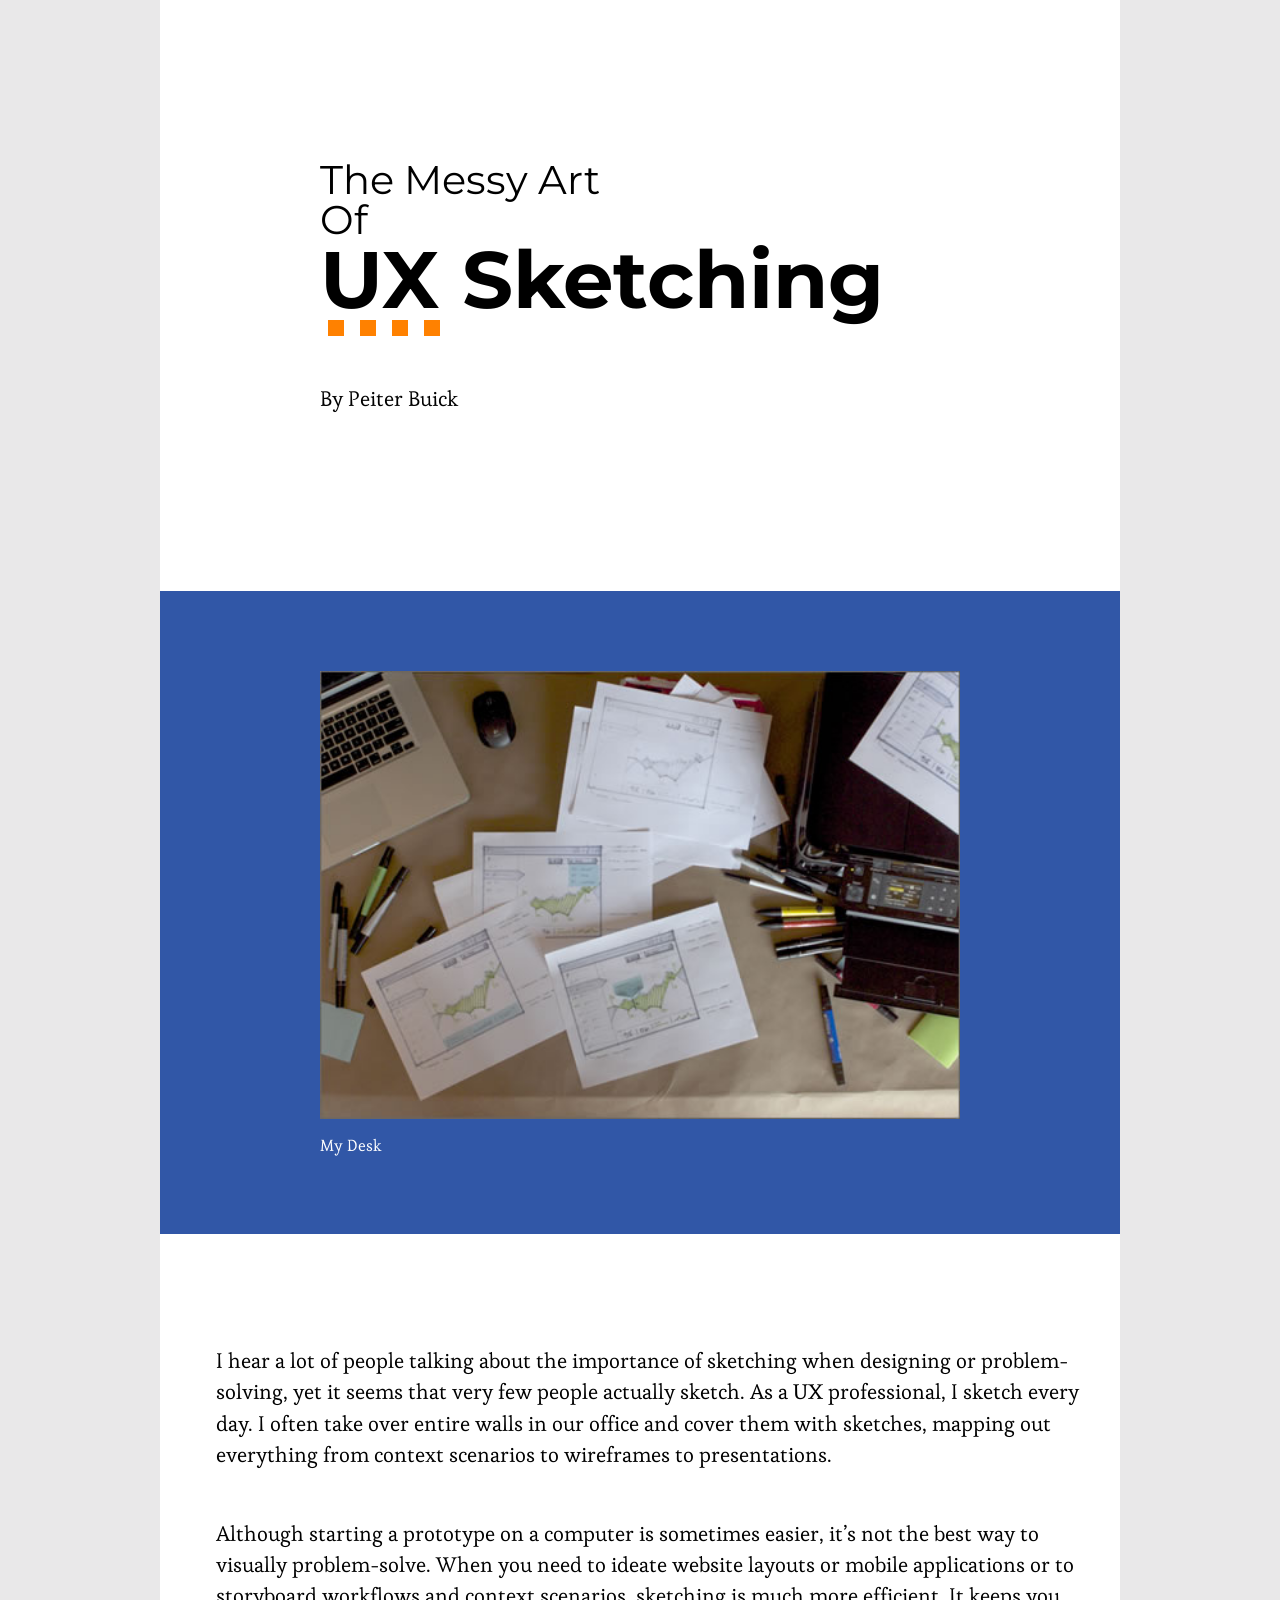
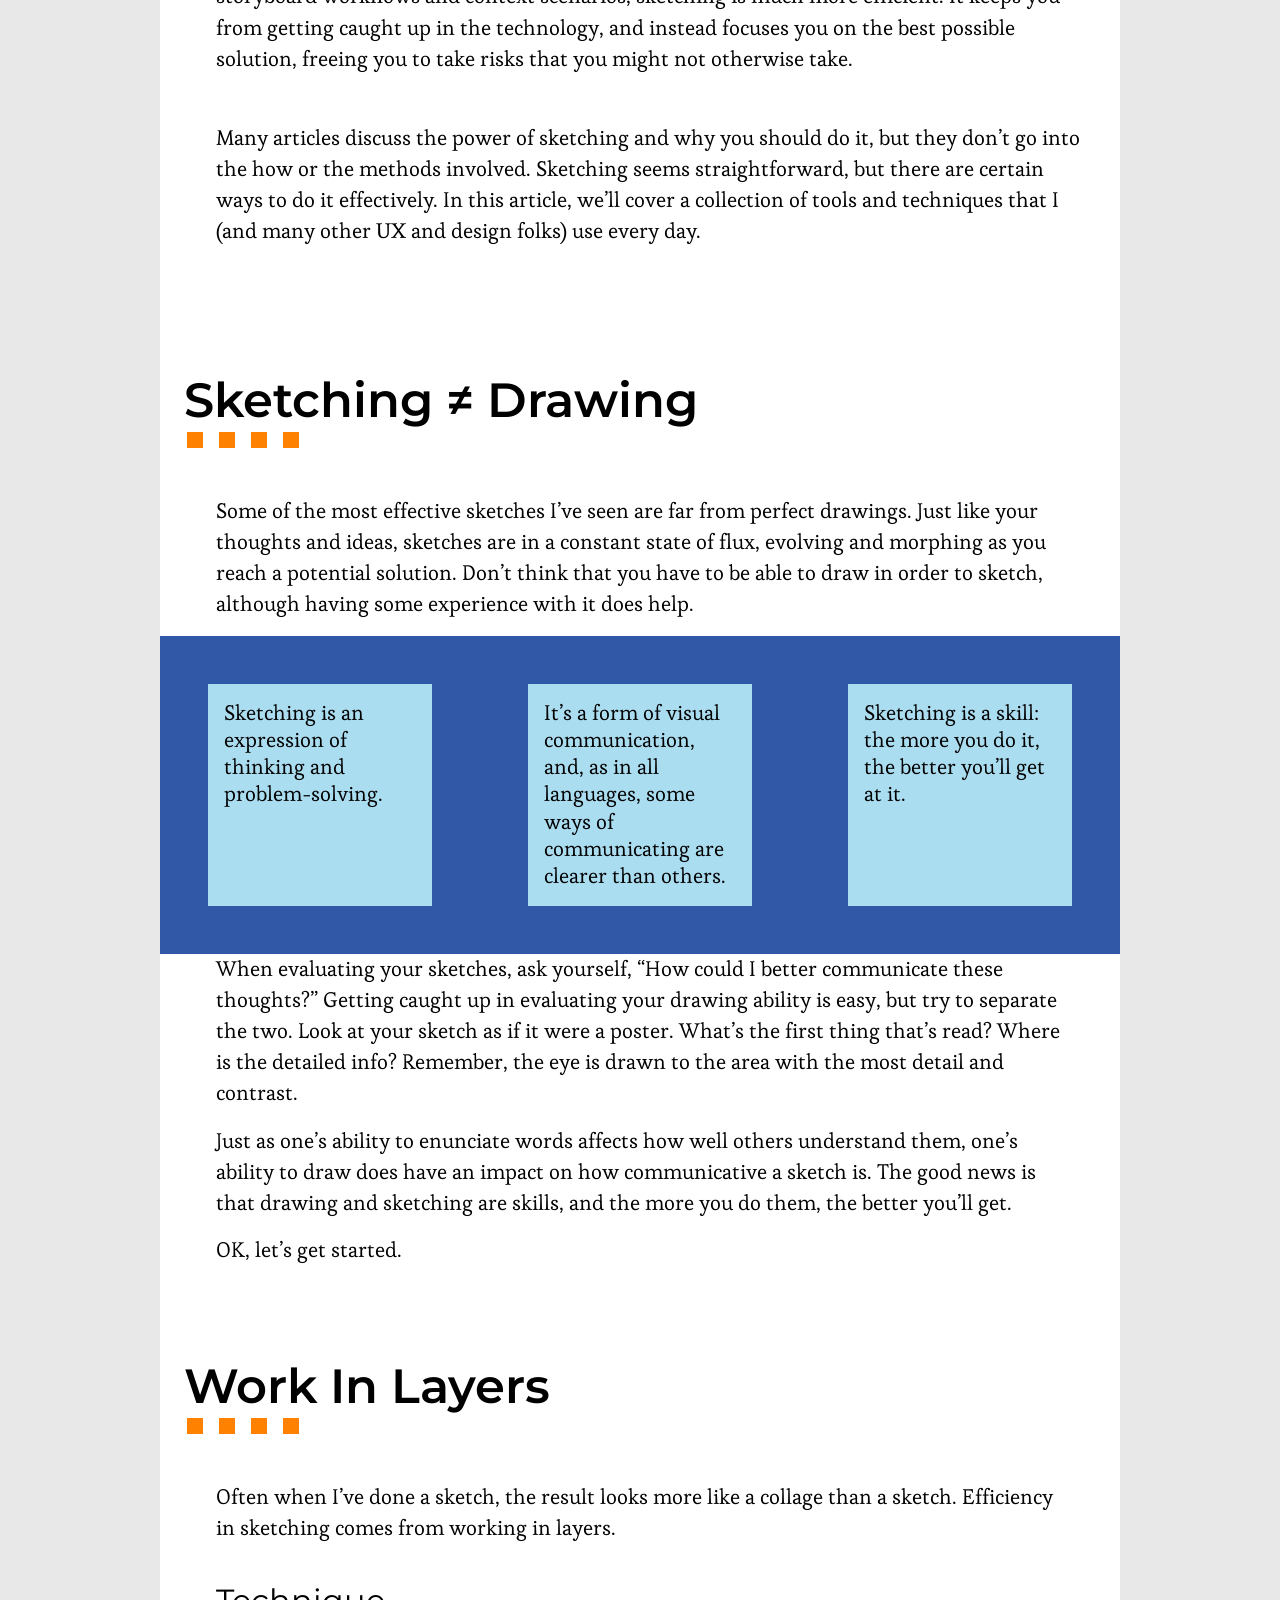
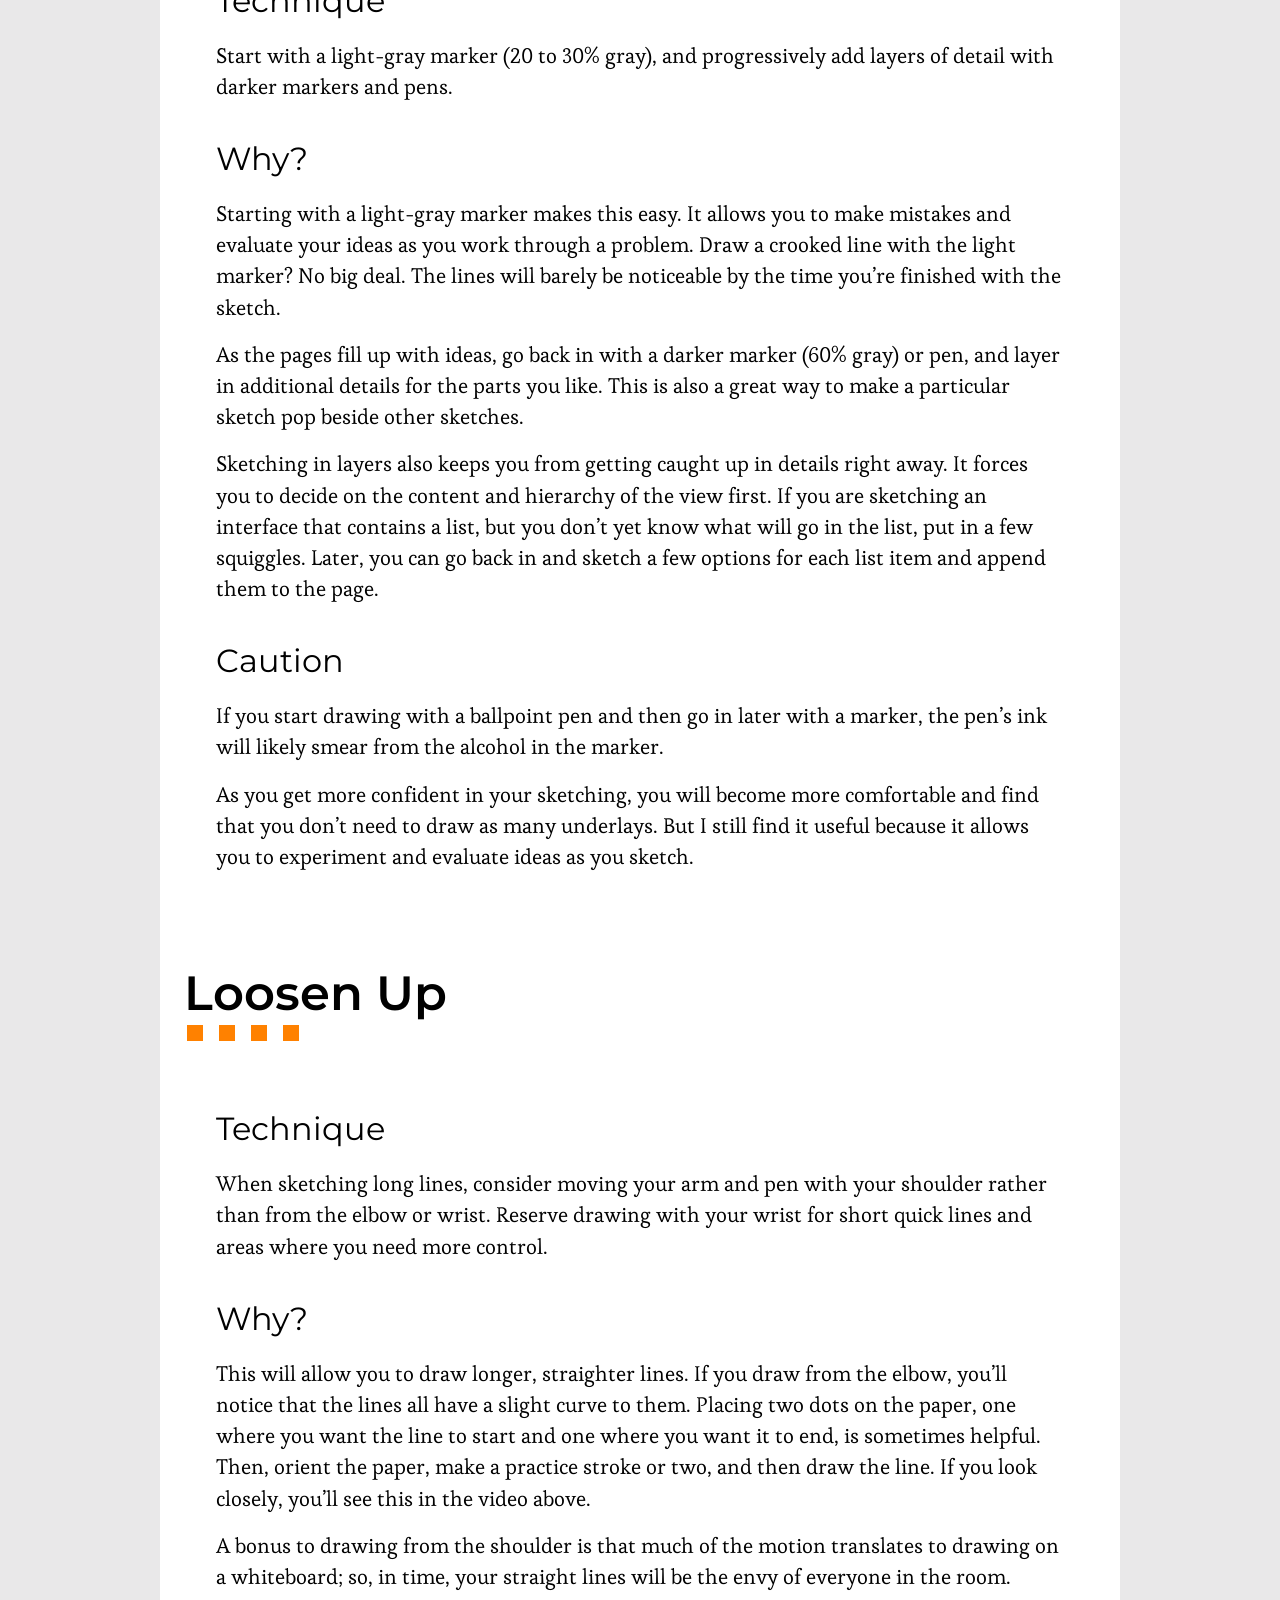
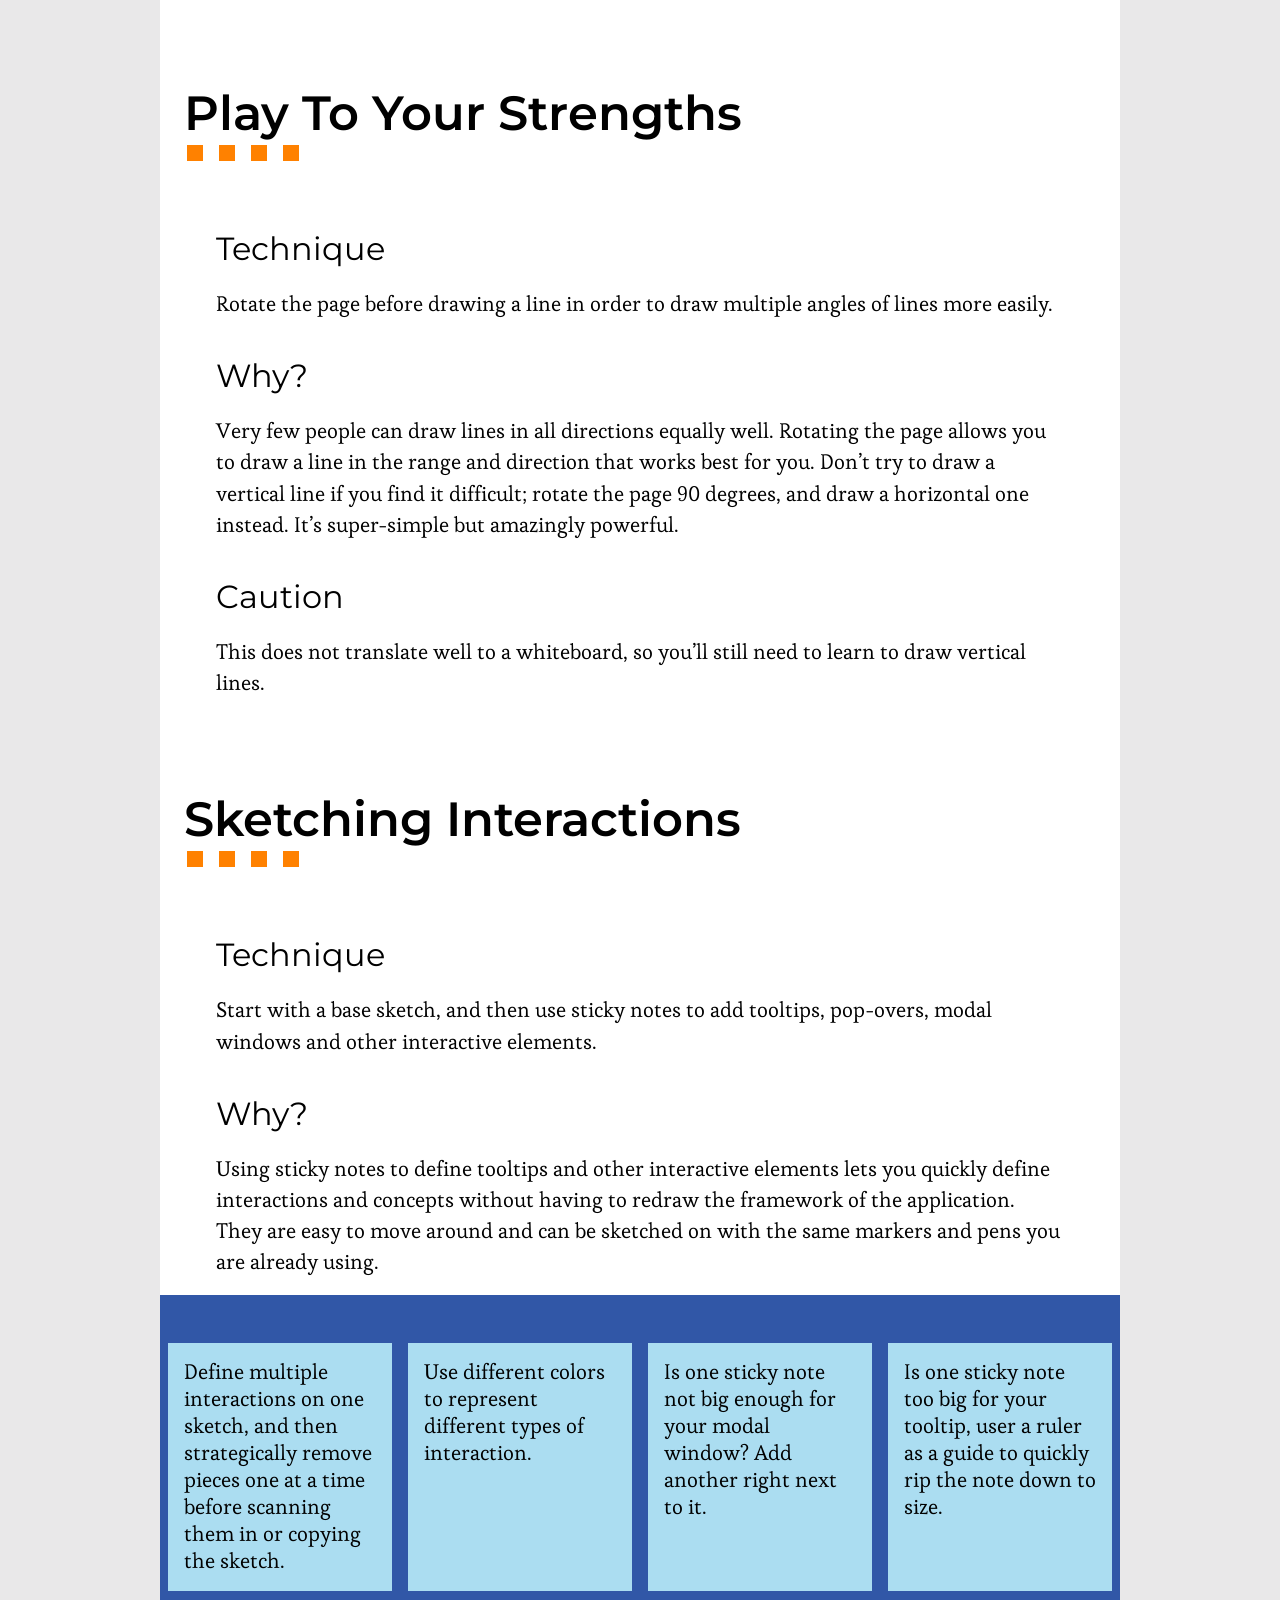
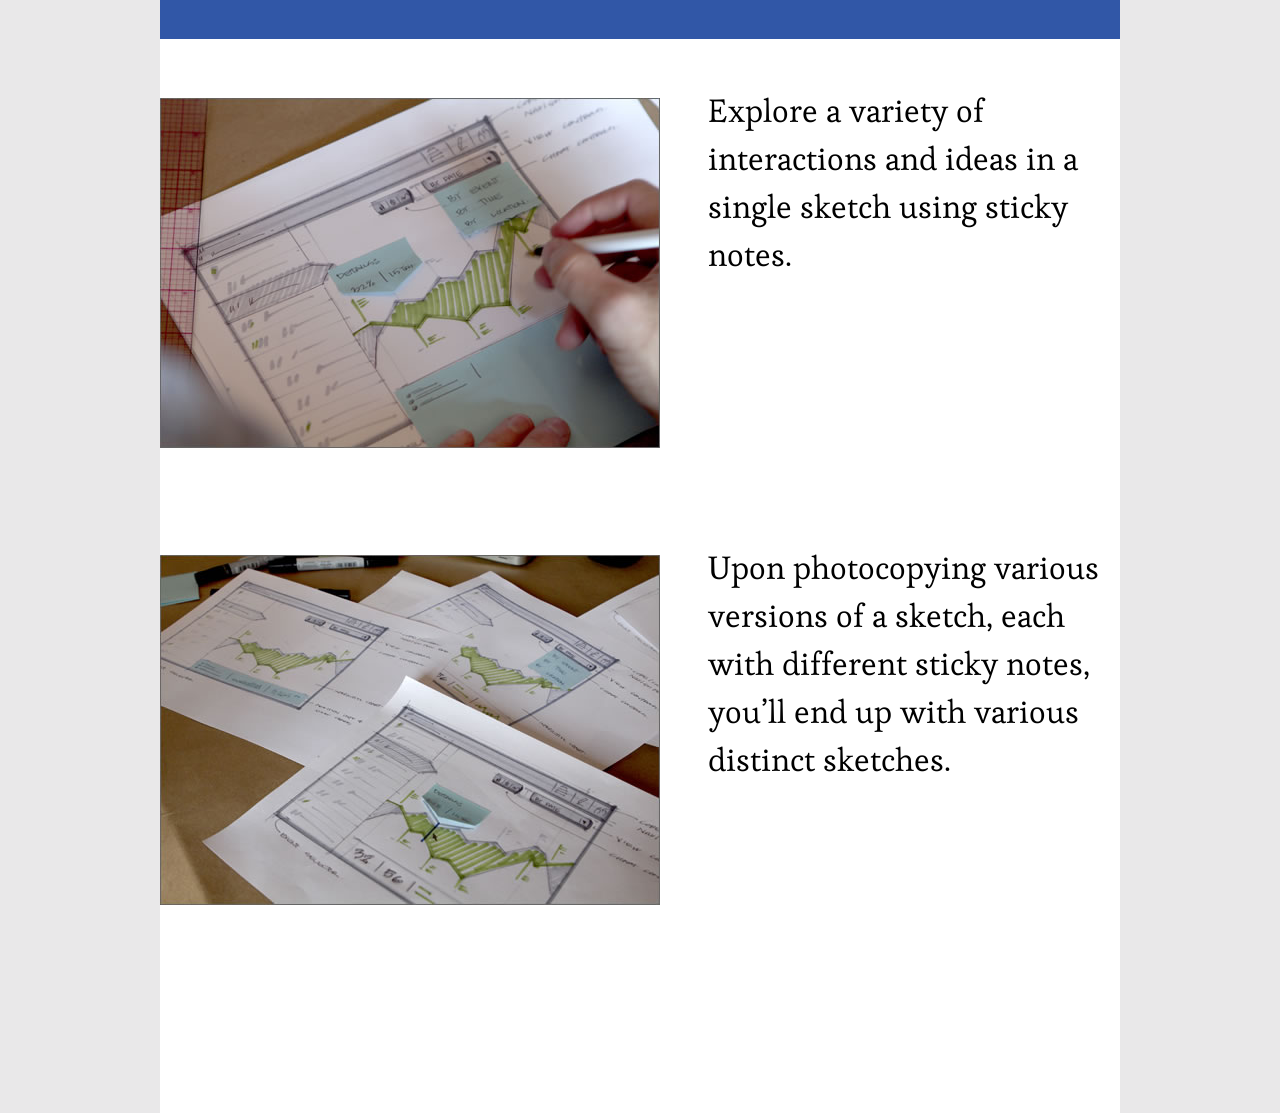
==== contrast-dwozny2/index.html @ 86c2230b "repition" ====
<!DOCTYPE html>
<html lang="en">
  <head>
    <meta charset="utf-8" />
    <meta http-equiv="x-ua-compatible" content="ie=edge" />
    <title>The Messy Art Of UX Sketching</title>
    <meta name="description" content="" />
    <meta name="viewport" content="width=device-width, initial-scale=1" />

    <link rel="stylesheet" href="css/reset.css" />
    <link rel="stylesheet" href="css/style.css" />
    <link
      href="https://fonts.googleapis.com/css?family=Esteban|Lora|Montserrat:300,400,700&display=swap"
      rel="stylesheet"
    />

    <!-- chose sans serif montserat to contrast with body lora. H1's are a heavier font than body to add heiarchy. chose Lora becuase the top is about sketching, something casual but also kinda fun. i feel lora kinda reflects the 'fun' part.  -->
  </head>
  <body>
    <article class="main-area">
      <header>
        <h1>
          The Messy Art <br />Of<br />
          <span>UX Sketching</span>
        </h1>
        <ul class="dots">
          <li></li>
          <li></li>
          <li></li>
          <li></li>
        </ul>

        <p>By Peiter Buick</p>
      </header>

      <div class="background-fill">
      <figure class="pic1">
        
        <img src="img/7.jpg" alt="My Desk" />
        <figcaption>My Desk</figcaption>
      </figure>
      </div>

      <article class="intro">
        
          <p>
            I hear a lot of people talking about the importance of sketching
            when designing or problem-solving, yet it seems that very few people
            actually sketch. As a UX professional, I sketch every day. I often
            take over entire walls in our office and cover them with sketches,
            mapping out everything from context scenarios to wireframes to
            presentations.
          </p>

          <p>
            Although starting a prototype on a computer is sometimes easier,
            it’s not the best way to visually problem-solve. When you need to
            ideate website layouts or mobile applications or to storyboard
            workflows and context scenarios, sketching is much more efficient.
            It keeps you from getting caught up in the technology, and instead
            focuses you on the best possible solution, freeing you to take risks
            that you might not otherwise take.
          </p>

          <p>
            Many articles discuss the power of sketching and why you should do
            it, but they don’t go into the how or the methods involved.
            Sketching seems straightforward, but there are certain ways to do it
            effectively. In this article, we’ll cover a collection of tools and
            techniques that I (and many other UX and design folks) use every
            day.
          </p>
        </div>
      </article>

      <section class="section-1">
        <!-- <div class="background-fill"> -->
        <h2>Sketching ≠ Drawing</h2>
        
        <ul class="dots">
          <li></li>
          <li></li>
          <li></li>
          <li></li>
        </ul>

        <p>
          Some of the most effective sketches I’ve seen are far from perfect
          drawings. Just like your thoughts and ideas, sketches are in a
          constant state of flux, evolving and morphing as you reach a potential
          solution. Don’t think that you have to be able to draw in order to
          sketch, although having some experience with it does help.
        </p>

        <ul>
          <li>Sketching is an expression of thinking and problem-solving.</li>
          <li>
            It’s a form of visual communication, and, as in all languages, some
            ways of communicating are clearer than others.
          </li>
          <li>
            Sketching is a skill: the more you do it, the better you’ll get at
            it.
          </li>
        </ul>

        <p>
          When evaluating your sketches, ask yourself, “How could I better
          communicate these thoughts?” Getting caught up in evaluating your
          drawing ability is easy, but try to separate the two. Look at your
          sketch as if it were a poster. What’s the first thing that’s read?
          Where is the detailed info? Remember, the eye is drawn to the area
          with the most detail and contrast.
        </p>

        <p>
          Just as one’s ability to enunciate words affects how well others
          understand them, one’s ability to draw does have an impact on how
          communicative a sketch is. The good news is that drawing and sketching
          are skills, and the more you do them, the better you’ll get.
        </p>

        <p>OK, let’s get started.</p>
      </div>
      </section>

      <section>
        <h2>Work In Layers</h2>
        <ul class="dots">
          <li></li>
          <li></li>
          <li></li>
          <li></li>
        </ul>

        <p>
          Often when I’ve done a sketch, the result looks more like a collage
          than a sketch. Efficiency in sketching comes from working in layers.
        </p>

        <h3>Technique</h3>

        <p>
          Start with a light-gray marker (20 to 30% gray), and progressively add
          layers of detail with darker markers and pens.
        </p>

        <h3>Why?</h3>

        <p>
          Starting with a light-gray marker makes this easy. It allows you to
          make mistakes and evaluate your ideas as you work through a problem.
          Draw a crooked line with the light marker? No big deal. The lines will
          barely be noticeable by the time you’re finished with the sketch.
        </p>

        <p>
          As the pages fill up with ideas, go back in with a darker marker (60%
          gray) or pen, and layer in additional details for the parts you like.
          This is also a great way to make a particular sketch pop beside other
          sketches.
        </p>

        <p>
          Sketching in layers also keeps you from getting caught up in details
          right away. It forces you to decide on the content and hierarchy of
          the view first. If you are sketching an interface that contains a
          list, but you don’t yet know what will go in the list, put in a few
          squiggles. Later, you can go back in and sketch a few options for each
          list item and append them to the page.
        </p>

        <h3>Caution</h3>

        <p>
          If you start drawing with a ballpoint pen and then go in later with a
          marker, the pen’s ink will likely smear from the alcohol in the
          marker.
        </p>

        <p>
          As you get more confident in your sketching, you will become more
          comfortable and find that you don’t need to draw as many underlays.
          But I still find it useful because it allows you to experiment and
          evaluate ideas as you sketch.
        </p>
      </section>
      <section>
        <h2>Loosen Up</h2>
        <ul class="dots">
          <li></li>
          <li></li>
          <li></li>
          <li></li>
        </ul>

        <h3>Technique</h3>

        <p>
          When sketching long lines, consider moving your arm and pen with your
          shoulder rather than from the elbow or wrist. Reserve drawing with
          your wrist for short quick lines and areas where you need more
          control.
        </p>

        <h3>Why?</h3>

        <p>
          This will allow you to draw longer, straighter lines. If you draw from
          the elbow, you’ll notice that the lines all have a slight curve to
          them. Placing two dots on the paper, one where you want the line to
          start and one where you want it to end, is sometimes helpful. Then,
          orient the paper, make a practice stroke or two, and then draw the
          line. If you look closely, you’ll see this in the video above.
        </p>

        <p>
          A bonus to drawing from the shoulder is that much of the motion
          translates to drawing on a whiteboard; so, in time, your straight
          lines will be the envy of everyone in the room.
        </p>
      </section>

      <section>
        <h2>Play To Your Strengths</h2>
        <ul class="dots">
          <li></li>
          <li></li>
          <li></li>
          <li></li>
        </ul>

        <h3>Technique</h3>

        <p>
          Rotate the page before drawing a line in order to draw multiple angles
          of lines more easily.
        </p>

        <h3>Why?</h3>

        <p>
          Very few people can draw lines in all directions equally well.
          Rotating the page allows you to draw a line in the range and direction
          that works best for you. Don’t try to draw a vertical line if you find
          it difficult; rotate the page 90 degrees, and draw a horizontal one
          instead. It’s super-simple but amazingly powerful.
        </p>

        <h3>Caution</h3>

        <p>
          This does not translate well to a whiteboard, so you’ll still need to
          learn to draw vertical lines.
        </p>
      </section>

      <section>
        <h2>Sketching Interactions</h2>
        <ul class="dots">
          <li></li>
          <li></li>
          <li></li>
          <li></li>
        </ul>

        <h3>Technique</h3>

        <p>
          Start with a base sketch, and then use sticky notes to add tooltips,
          pop-overs, modal windows and other interactive elements.
        </p>

        <h3>Why?</h3>

        <p>
          Using sticky notes to define tooltips and other interactive elements
          lets you quickly define interactions and concepts without having to
          redraw the framework of the application. They are easy to move around
          and can be sketched on with the same markers and pens you are already
          using.
        </p>

        <ul>
          <li>
            Define multiple interactions on one sketch, and then strategically
            remove pieces one at a time before scanning them in or copying the
            sketch.
          </li>
          <li>
            Use different colors to represent different types of interaction.
          </li>
          <li>
            Is one sticky note not big enough for your modal window? Add another
            right next to it.
          </li>
          <li>
            Is one sticky note too big for your tooltip, user a ruler as a guide
            to quickly rip the note down to size.
          </li>
        </ul>
        <figure class="flex-default">
          <img src="img/6.jpg" alt="Sketching" />
          <figcaption>
            Explore a variety of interactions and ideas in a single sketch using
            sticky notes.
          </figcaption>
        </figure>

        <figure class="flex-default">
          <img src="img/8.jpg" alt="Sketches" />
          <figcaption>
            Upon photocopying various versions of a sketch, each with different
            sticky notes, you’ll end up with various distinct sketches.
          </figcaption>
        </figure>
      </section>
    </article>
  </body>
</html>
---- contrast-dwozny2/css/style.css ----
/* font-family: 'Montserrat', sans-serif;
font-family: 'Lora', serif;
font-family: 'Esteban', serif; */

/* default color white, grey, baby blue ?? */

body {
  background: #e9e8e9;
}

.main-area {
  width: 960px;
  margin: 0 auto;
  font-family: "Esteban", serif;
  font-size: 1.3rem;
  background-color: white;
  /* padding: 3.5rem; */
}

h1,
h2,
h3 {
  font-family: "Montserrat", "sans-serif";
  font-size: 2.5rem;
  font-weight: 400;
  padding-bottom: 3rem;
}

h2 {
  font-weight: 600;
  font-size: 3rem;
}

h3 {
  font-size: 2rem;
  padding-bottom: 1.5rem;
  padding-top: 1.5rem;
}

header {
  padding: 10rem 0rem;
  margin: 0 auto;
  width: 40rem;
  font-weight: 100;
  /* background-color: #61b7cf; */
}

header span {
  font-size: 5rem;
  font-weight: 700;
}

header p {
  /* padding-top: 3rem; */
}

header h1 {
  padding-bottom: 0rem;
}

ul {
  display: flex;
  padding: 3rem 0rem;
  justify-content: space-around;
  background-color: #3157a7;
}

/* fill with color or make border diffrent color for contrast */
li {
  border: solid black 1px;
  padding: 1rem;
  width: 20%;
  line-height: 1.3;
}

.dots {
  width: 10rem;
  display: flex;
  justify-content: start;
  padding: 0 0 3rem 0.1rem;
}

header > .dots {
  padding-left: 0.5rem;
}

.dots > li {
  width: 1rem;
  height: 1rem;
  margin-right: 1rem;
  background-color: #ff8100;
  border: none;
  padding: 0rem;
}

.dots {
  background: white;
}

ul li {
  background: #abddf1;
  border: none;
}

img {
  width: 100%;
}

.pic1 {
  width: 40rem;
  margin: 0 auto;
  padding: 5rem 0rem;
  color: white;
  font-size: 1rem;
}

.pic1 figcaption {
  padding-top: 1rem;
}

.intro {
  display: flex;
  flex-wrap: wrap;
  padding-left: 3.5rem;
  padding-top: 7rem;
}

.background-fill-1,
.background-fill {
  width: 100%;
  /* 83b4b3 */
  background: #3157a7;
  /* padding: 3.5rem; */
  color: white;
}

.background-fill-1 {
  /* padding: 0rem 3.5rem; */
}

.intro > * {
  flex: 100%;
  padding-right: 2rem;
  padding-bottom: 2rem;
}

h2 {
  padding-bottom: 0.5rem;
}

/* add color and make sure spacing and postioning and size seperates all sections  */
/* try to make the section span the whole browser ! past the the body !*/
article,
section {
  padding-bottom: 5rem;
}

section p {
  padding-left: 3.5rem;
  padding-right: 3.5rem;
}

section h2 {
  padding-left: 1.5rem;
}

section h3 {
  padding-left: 3.5rem;
}

.dots {
  padding-left: 1.7rem;
}

.flex-default {
  display: flex;
  padding: 3rem 0rem;
}

.flex-default figcaption {
  font-size: 2rem;
  line-height: 1.5;
}

.flex-default img {
  padding-top: 0.7rem;
  padding-right: 3rem;
}
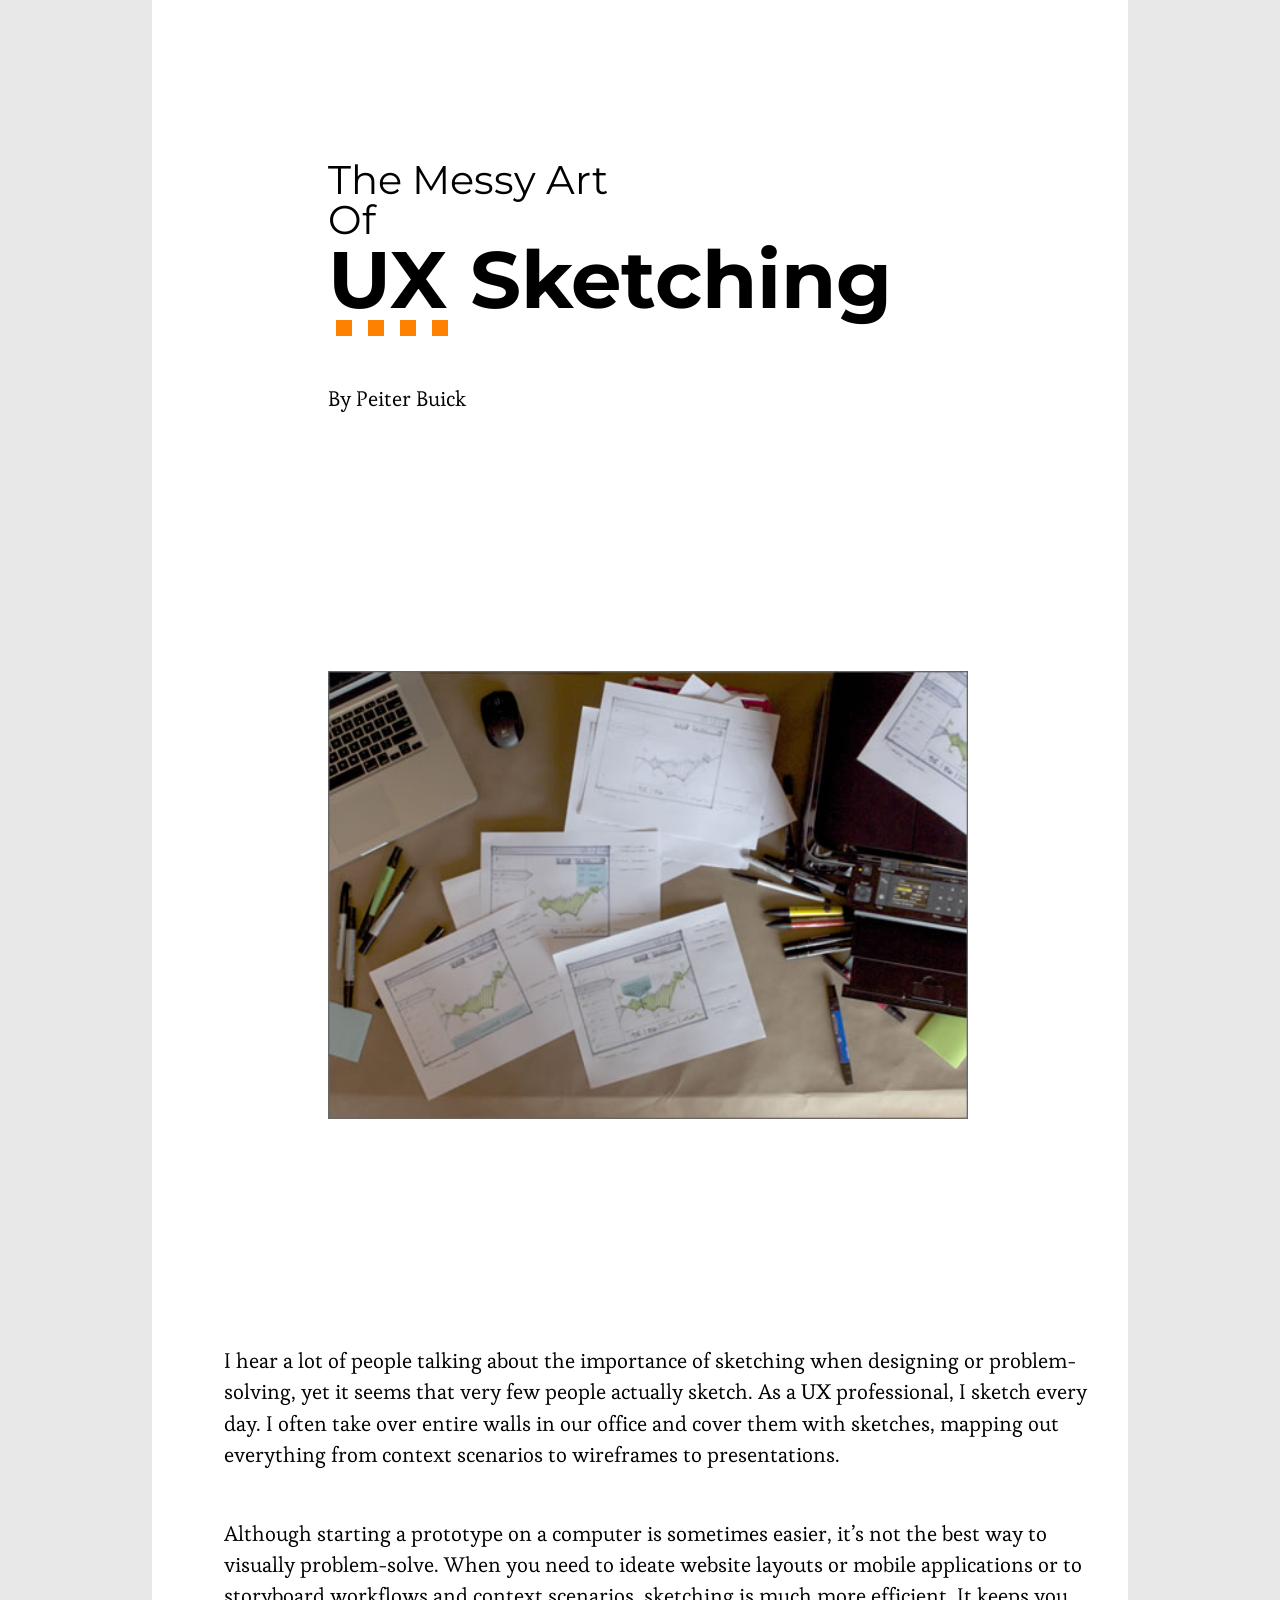
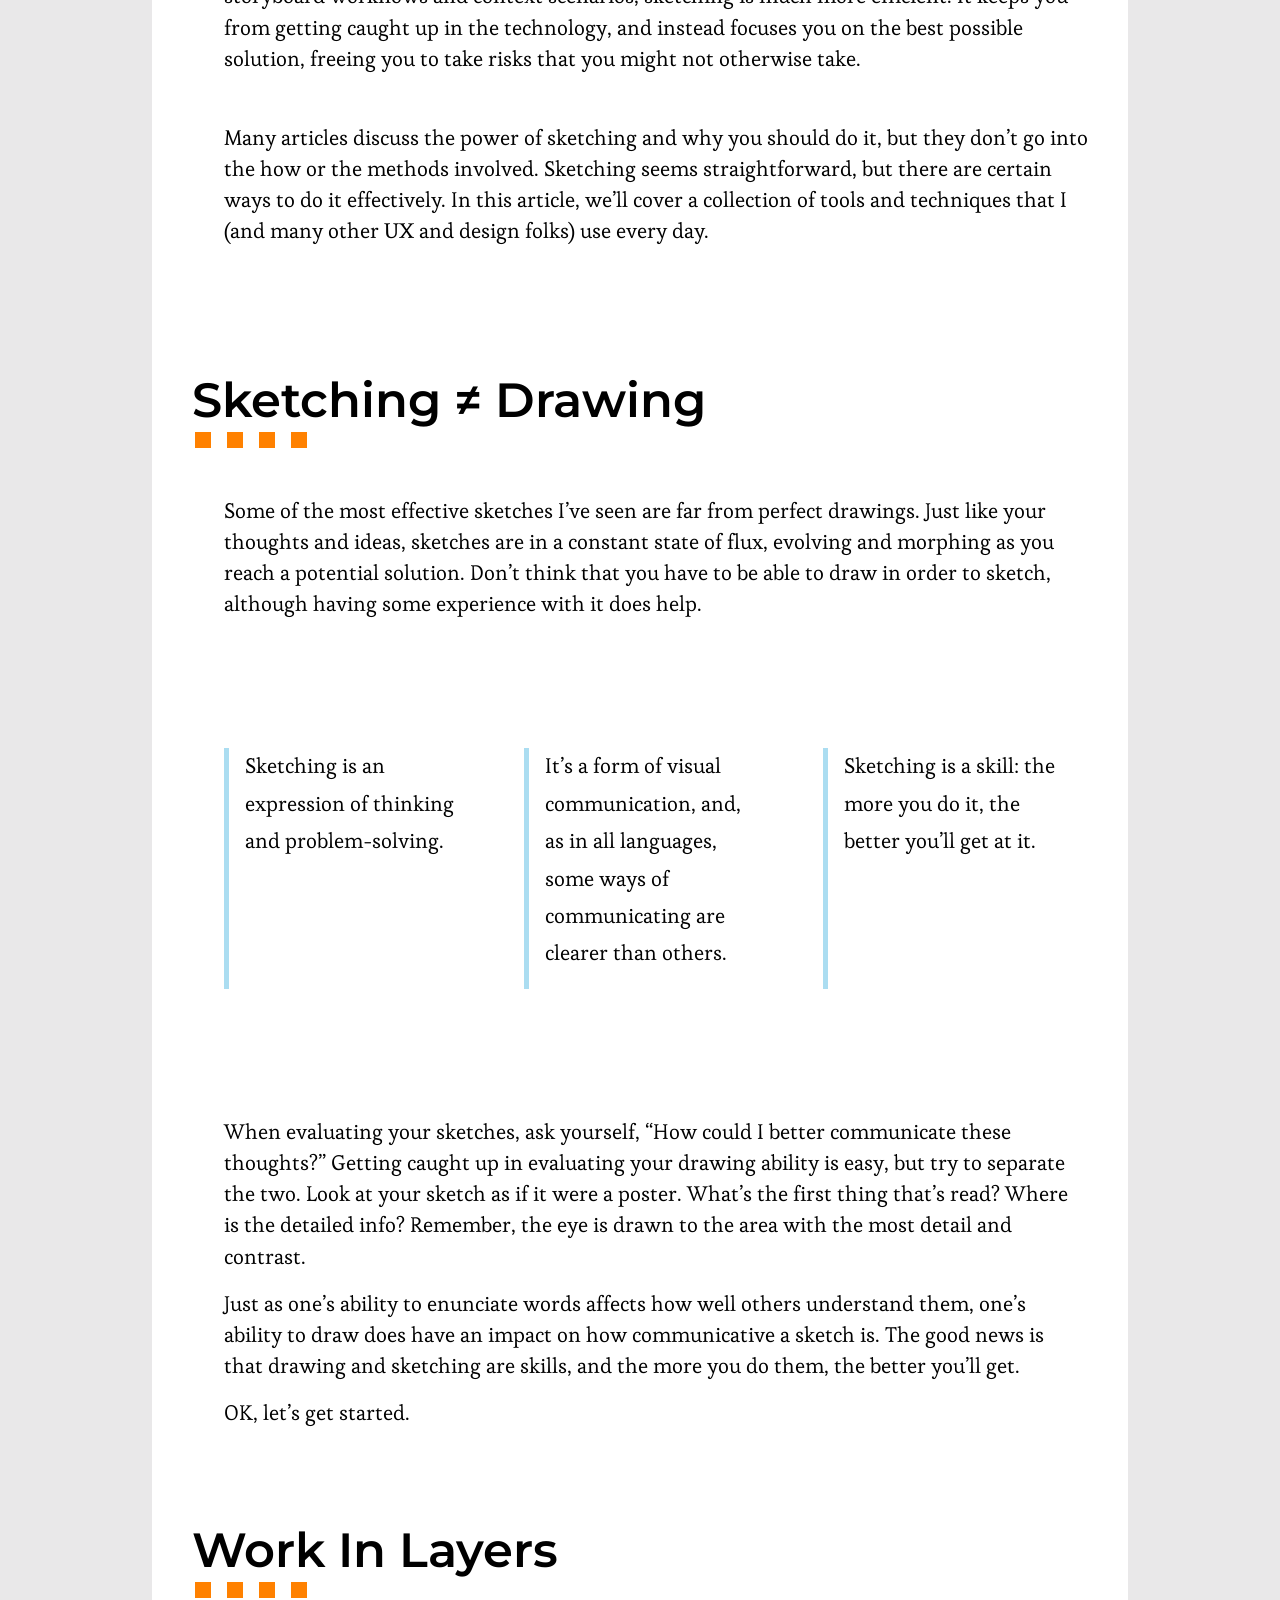
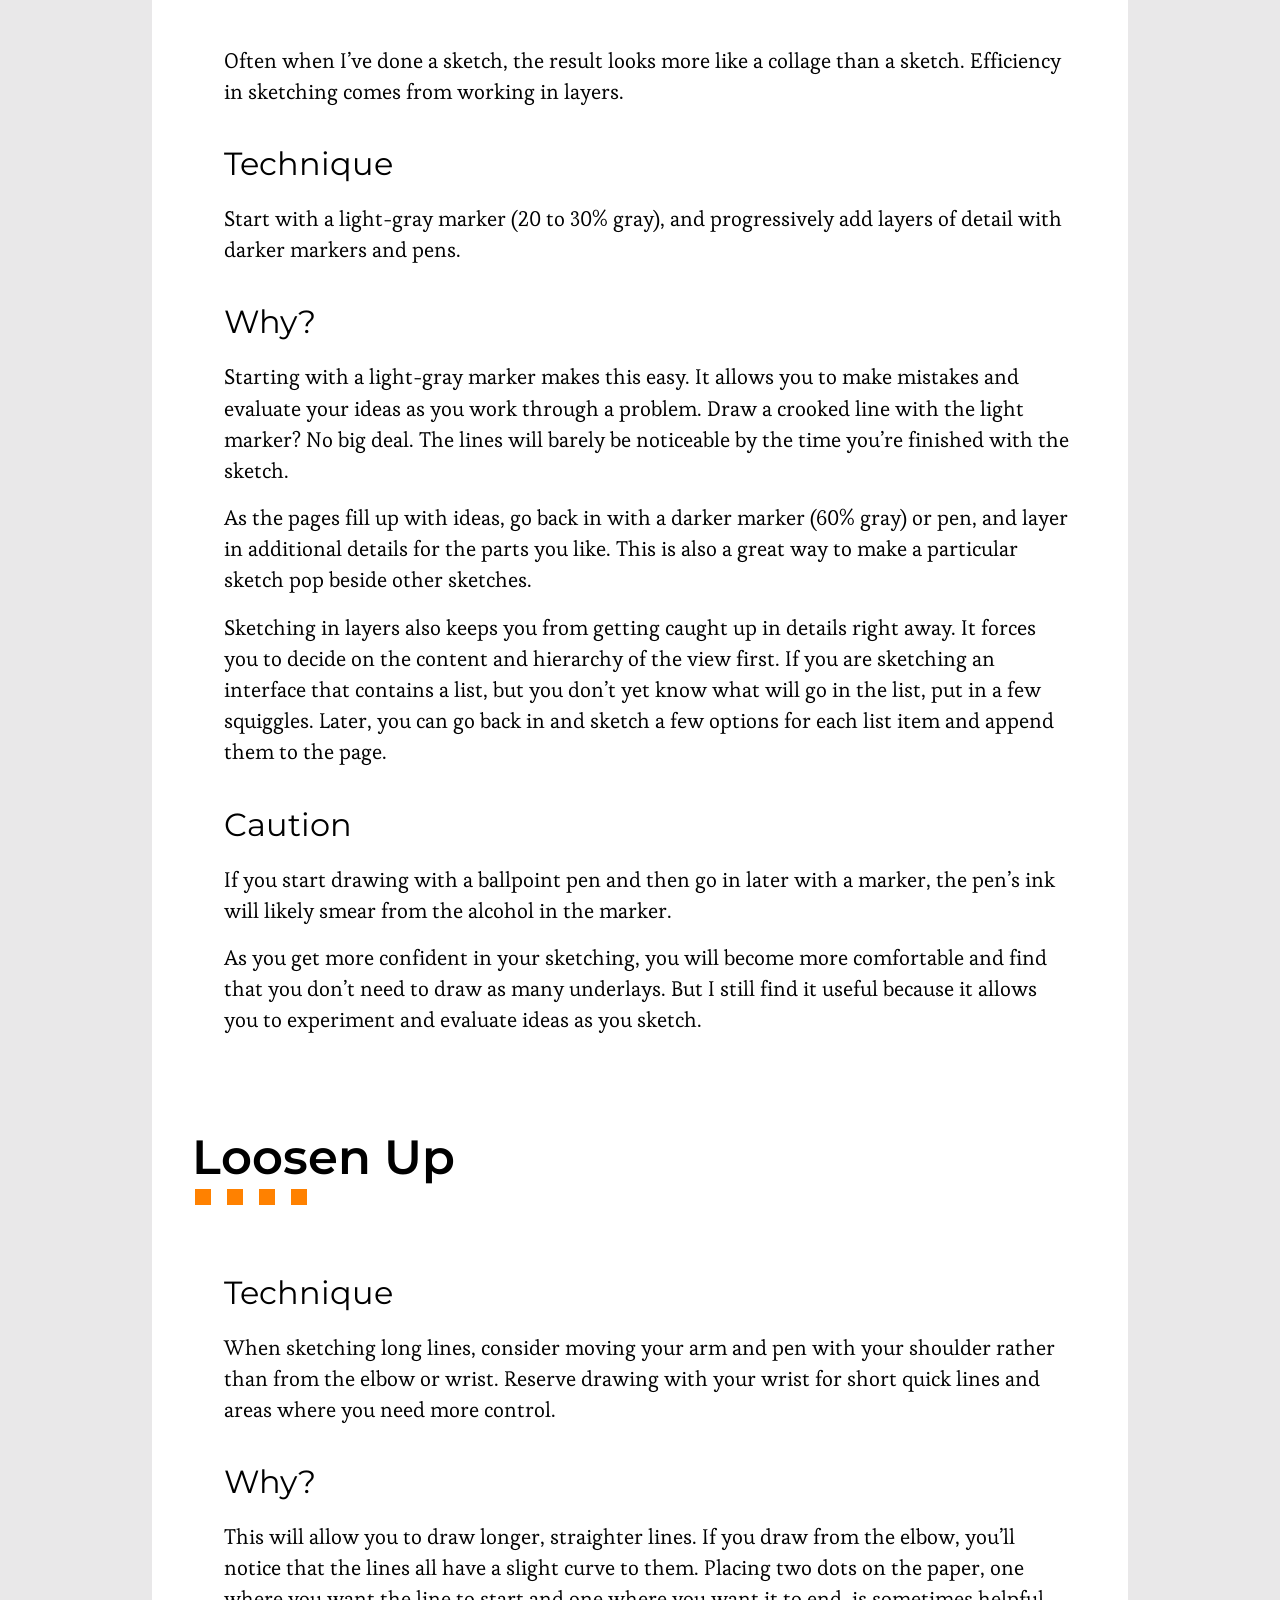
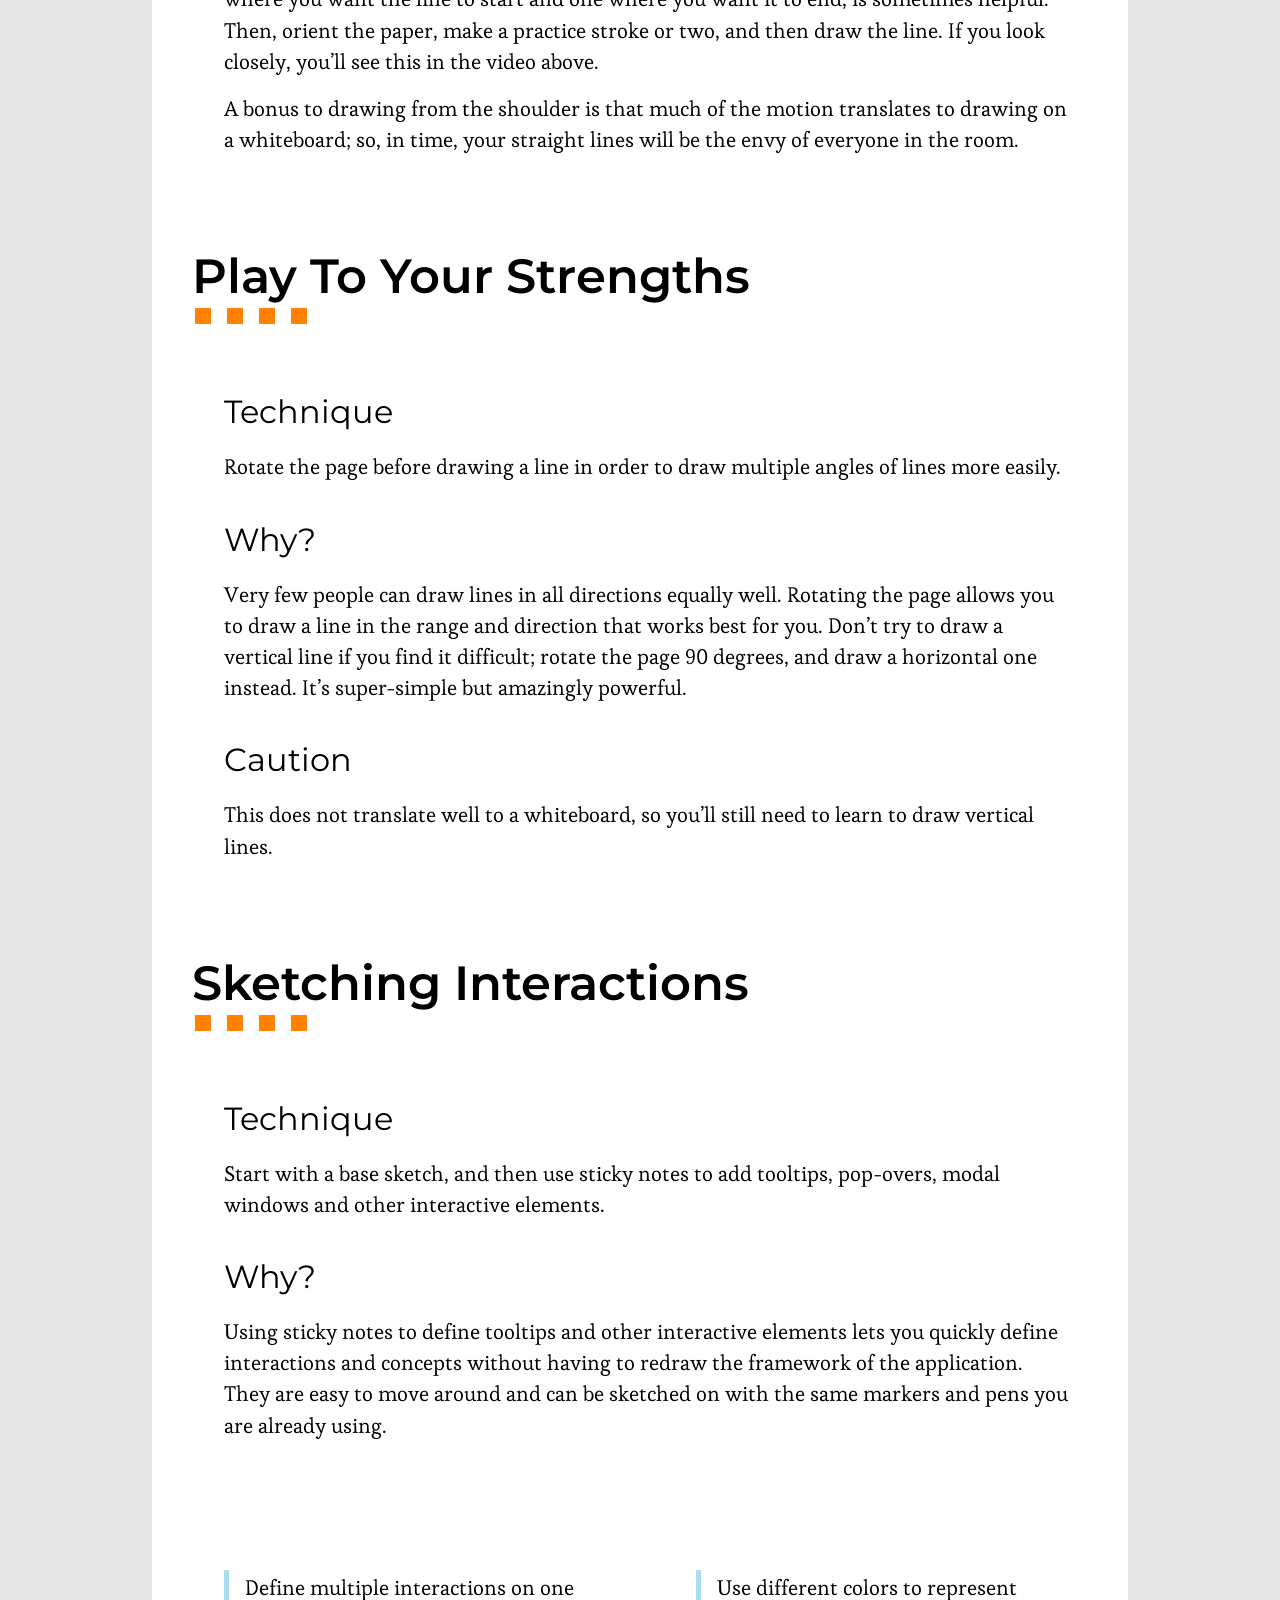
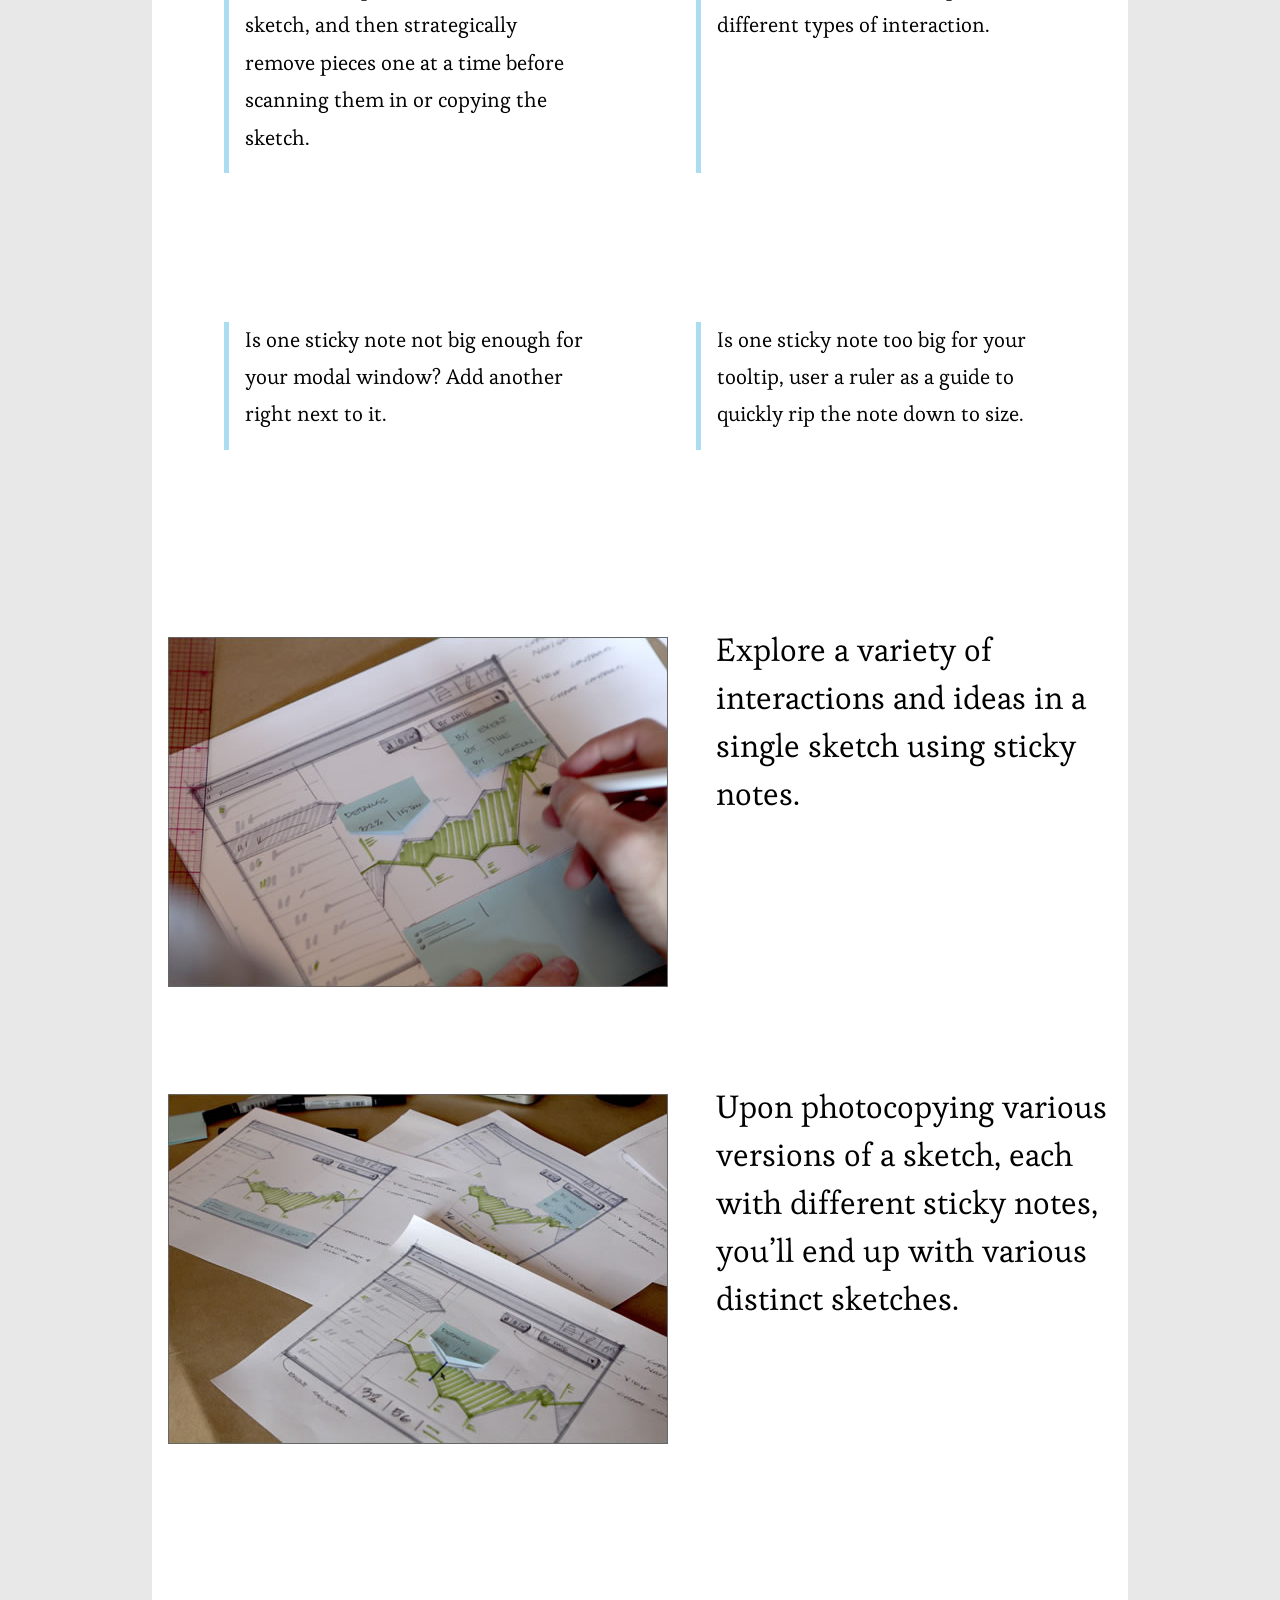
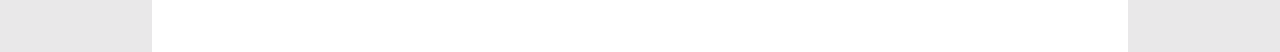
==== commit 8b951050: "latest" ====
--- a/contrast-dwozny2/index.html
+++ b/contrast-dwozny2/index.html
@@ -281,7 +281,7 @@
           using.
         </p>
 
-        <ul>
+        <ul class="list-2">
           <li>
             Define multiple interactions on one sketch, and then strategically
             remove pieces one at a time before scanning them in or copying the
--- a/contrast-dwozny2/css/style.css
+++ b/contrast-dwozny2/css/style.css
@@ -14,7 +14,7 @@
   font-family: "Esteban", serif;
   font-size: 1.3rem;
   background-color: white;
-  /* padding: 3.5rem; */
+  padding-left: 1rem;
 }
 
 h1,
@@ -58,19 +58,32 @@
   padding-bottom: 0rem;
 }
 
+
+
 ul {
   display: flex;
-  padding: 3rem 0rem;
-  justify-content: space-around;
-  background-color: #3157a7;
+  padding: 3rem 3.5rem;
+  justify-content: space-between;
+  background-color: white;
+  margin: 5rem 0rem;
 }
 
 /* fill with color or make border diffrent color for contrast */
 li {
-  border: solid black 1px;
-  padding: 1rem;
-  width: 20%;
-  line-height: 1.3;
+  /* border: solid black 1px; */
+  padding:  0rem 1rem 1rem 1rem;
+  width: 25%;
+  line-height: 1.8;
+}
+
+.list-2{
+  flex-wrap: wrap;
+  align-content: space-between;
+  height: 30rem;
+}
+
+.list-2 li{
+  width: 40%;
 }
 
 .dots {
@@ -95,11 +108,12 @@
 
 .dots {
   background: white;
+  margin: 0;
 }
 
 ul li {
-  background: #abddf1;
-  border: none;
+  background: white;
+  border-left: solid #abddf1 5px;
 }
 
 img {
@@ -129,7 +143,7 @@
 .background-fill {
   width: 100%;
   /* 83b4b3 */
-  background: #3157a7;
+  background: white;
   /* padding: 3.5rem; */
   color: white;
 }
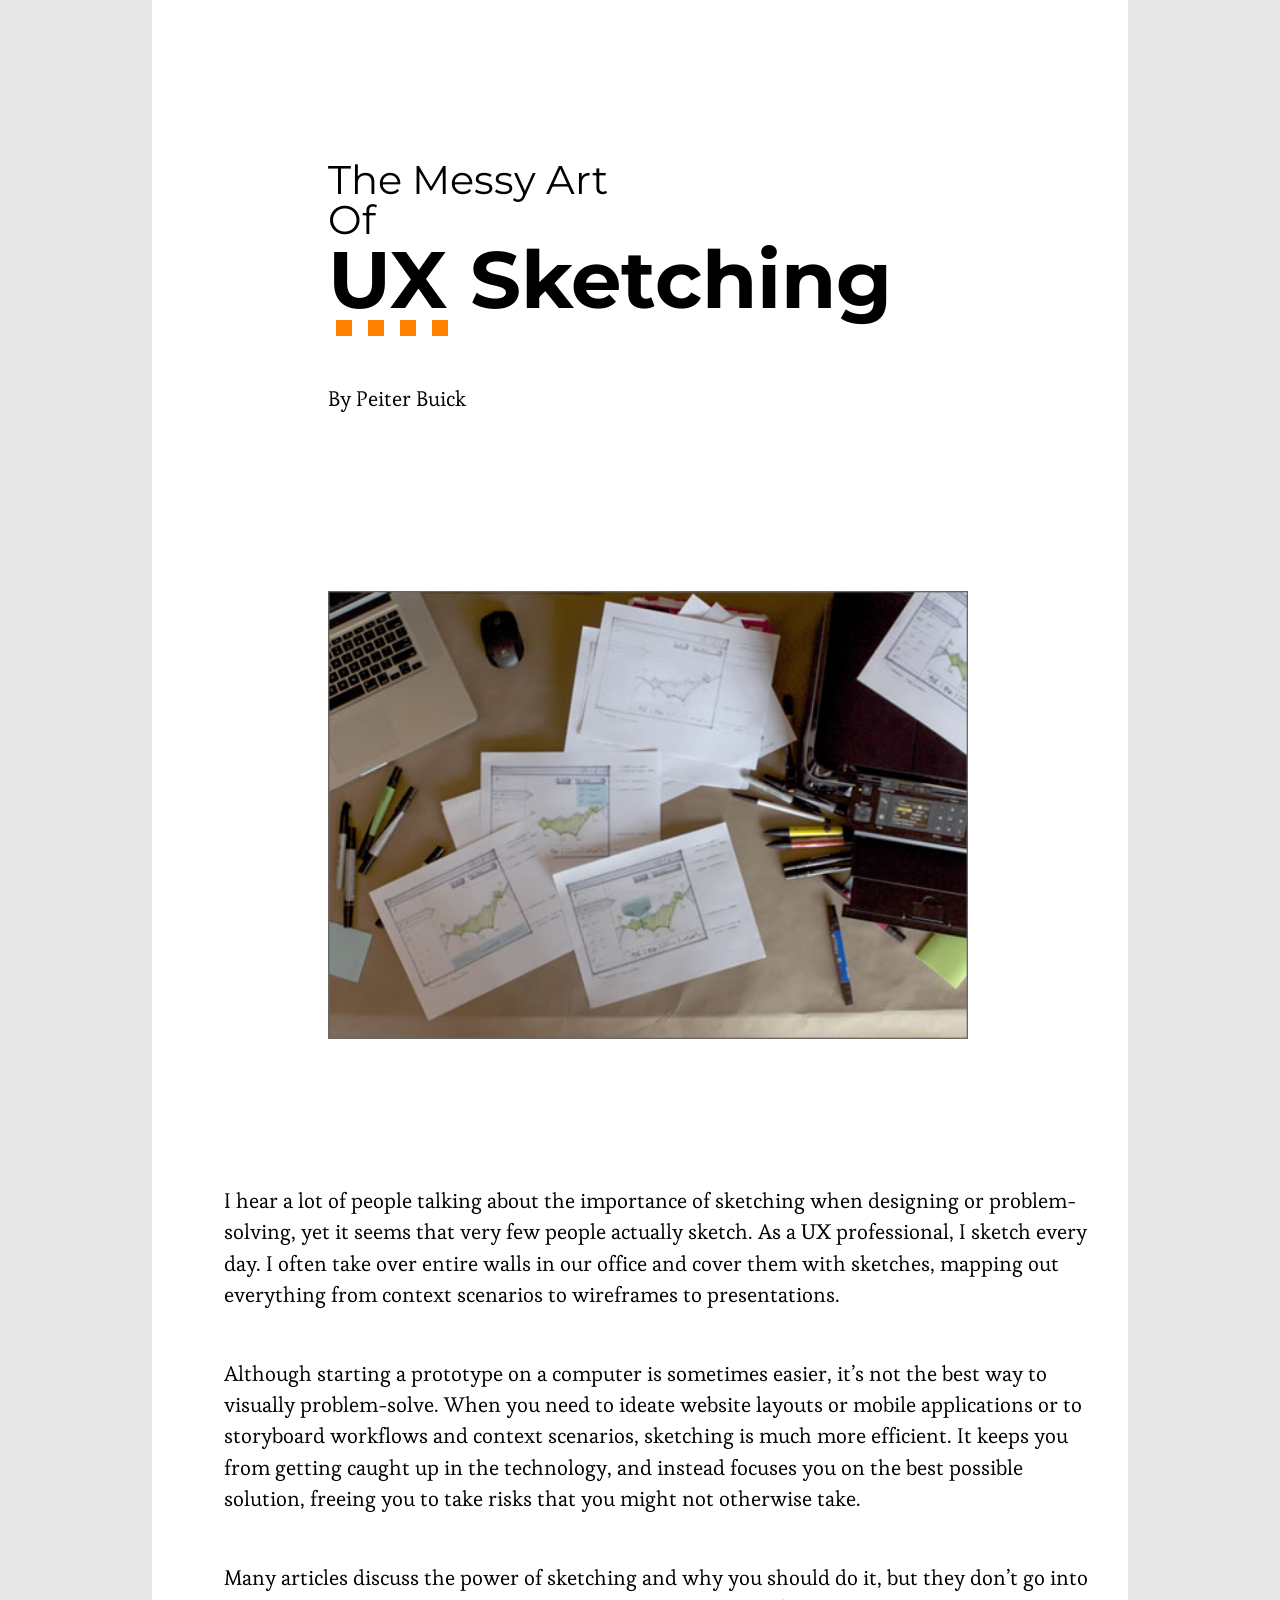
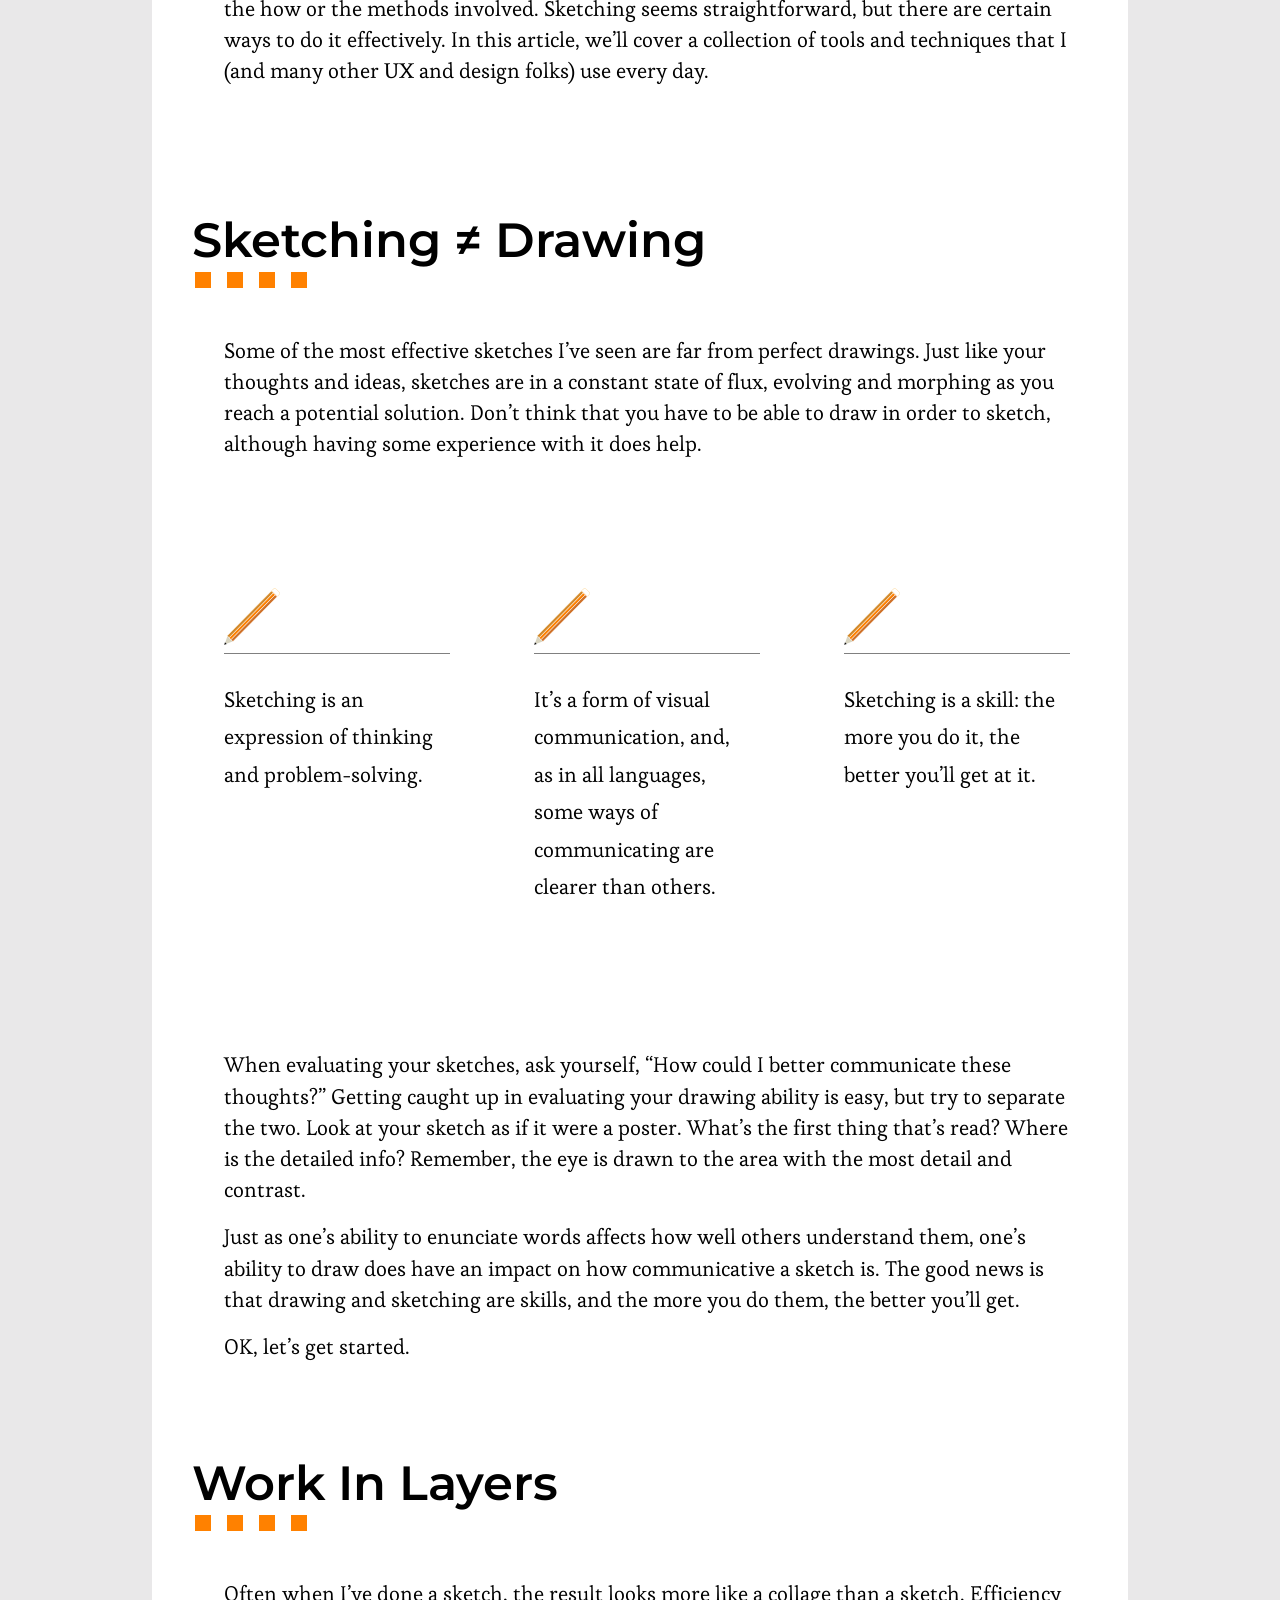
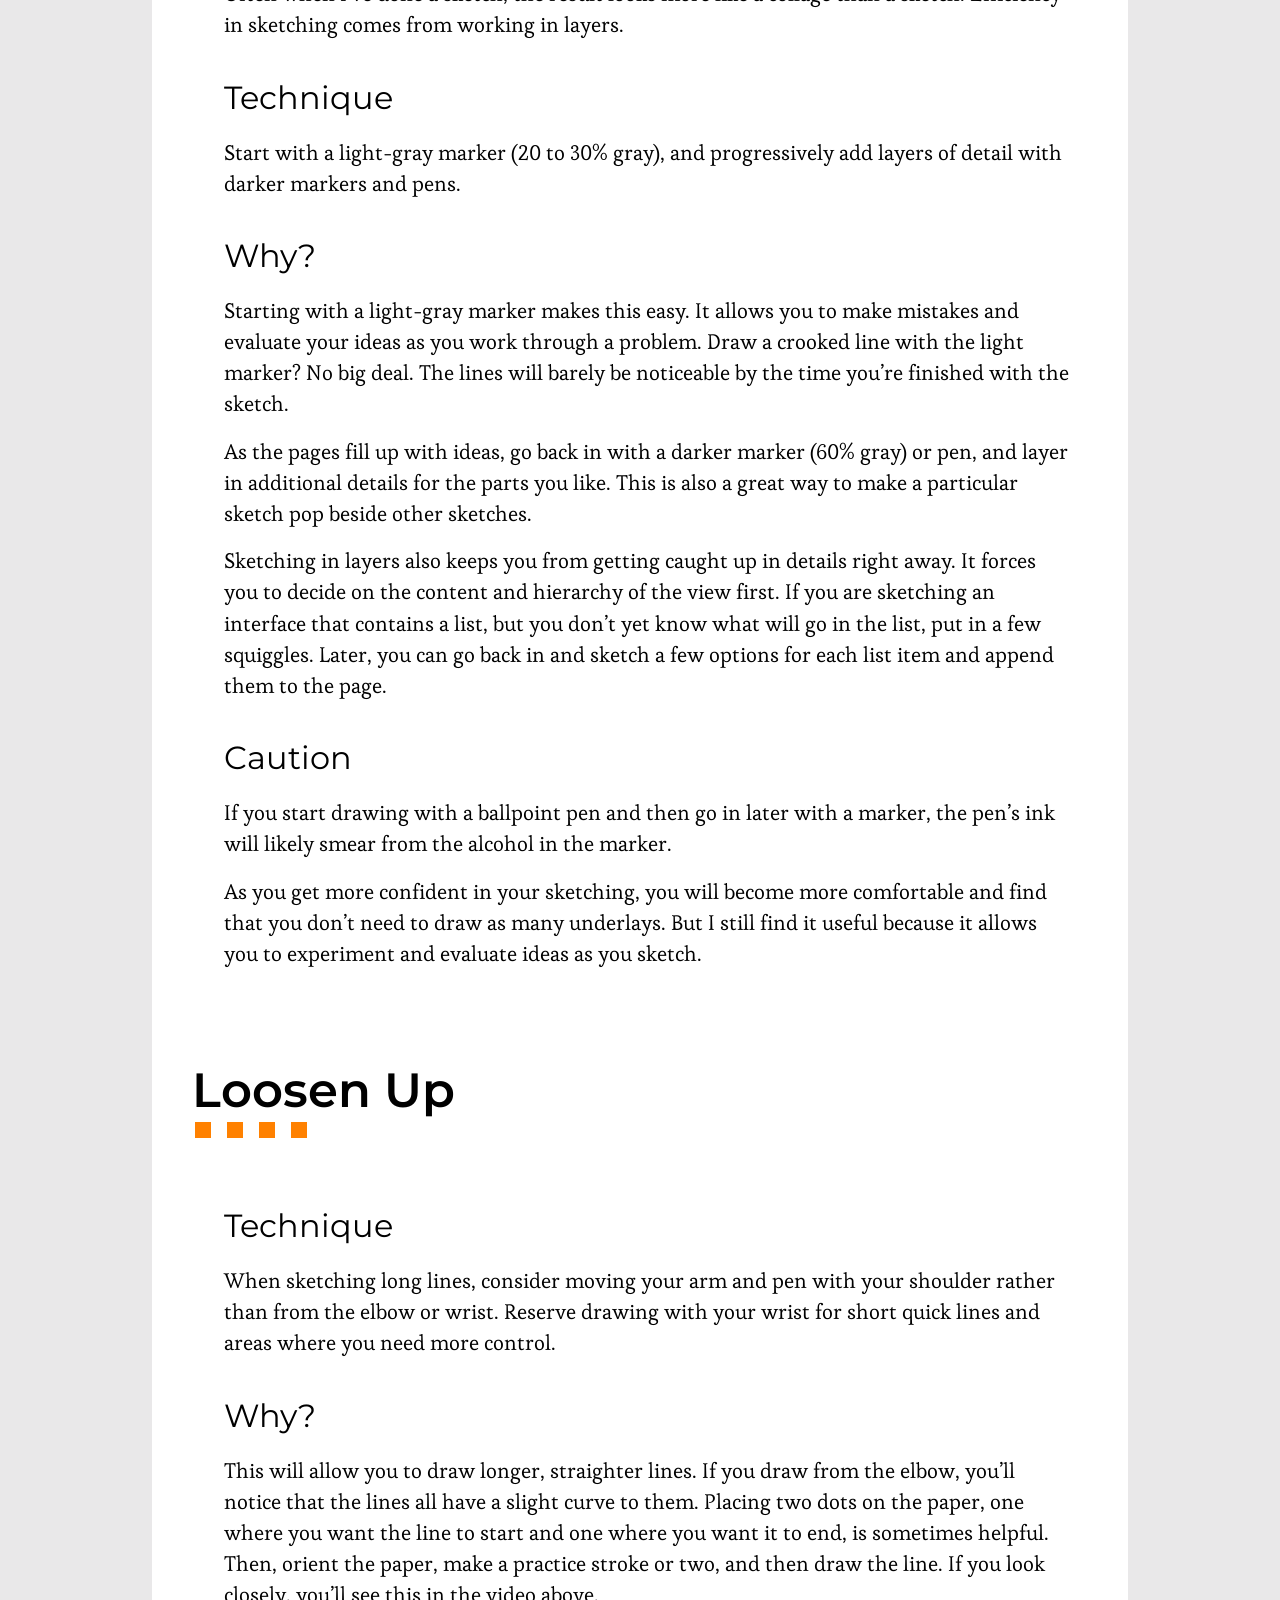
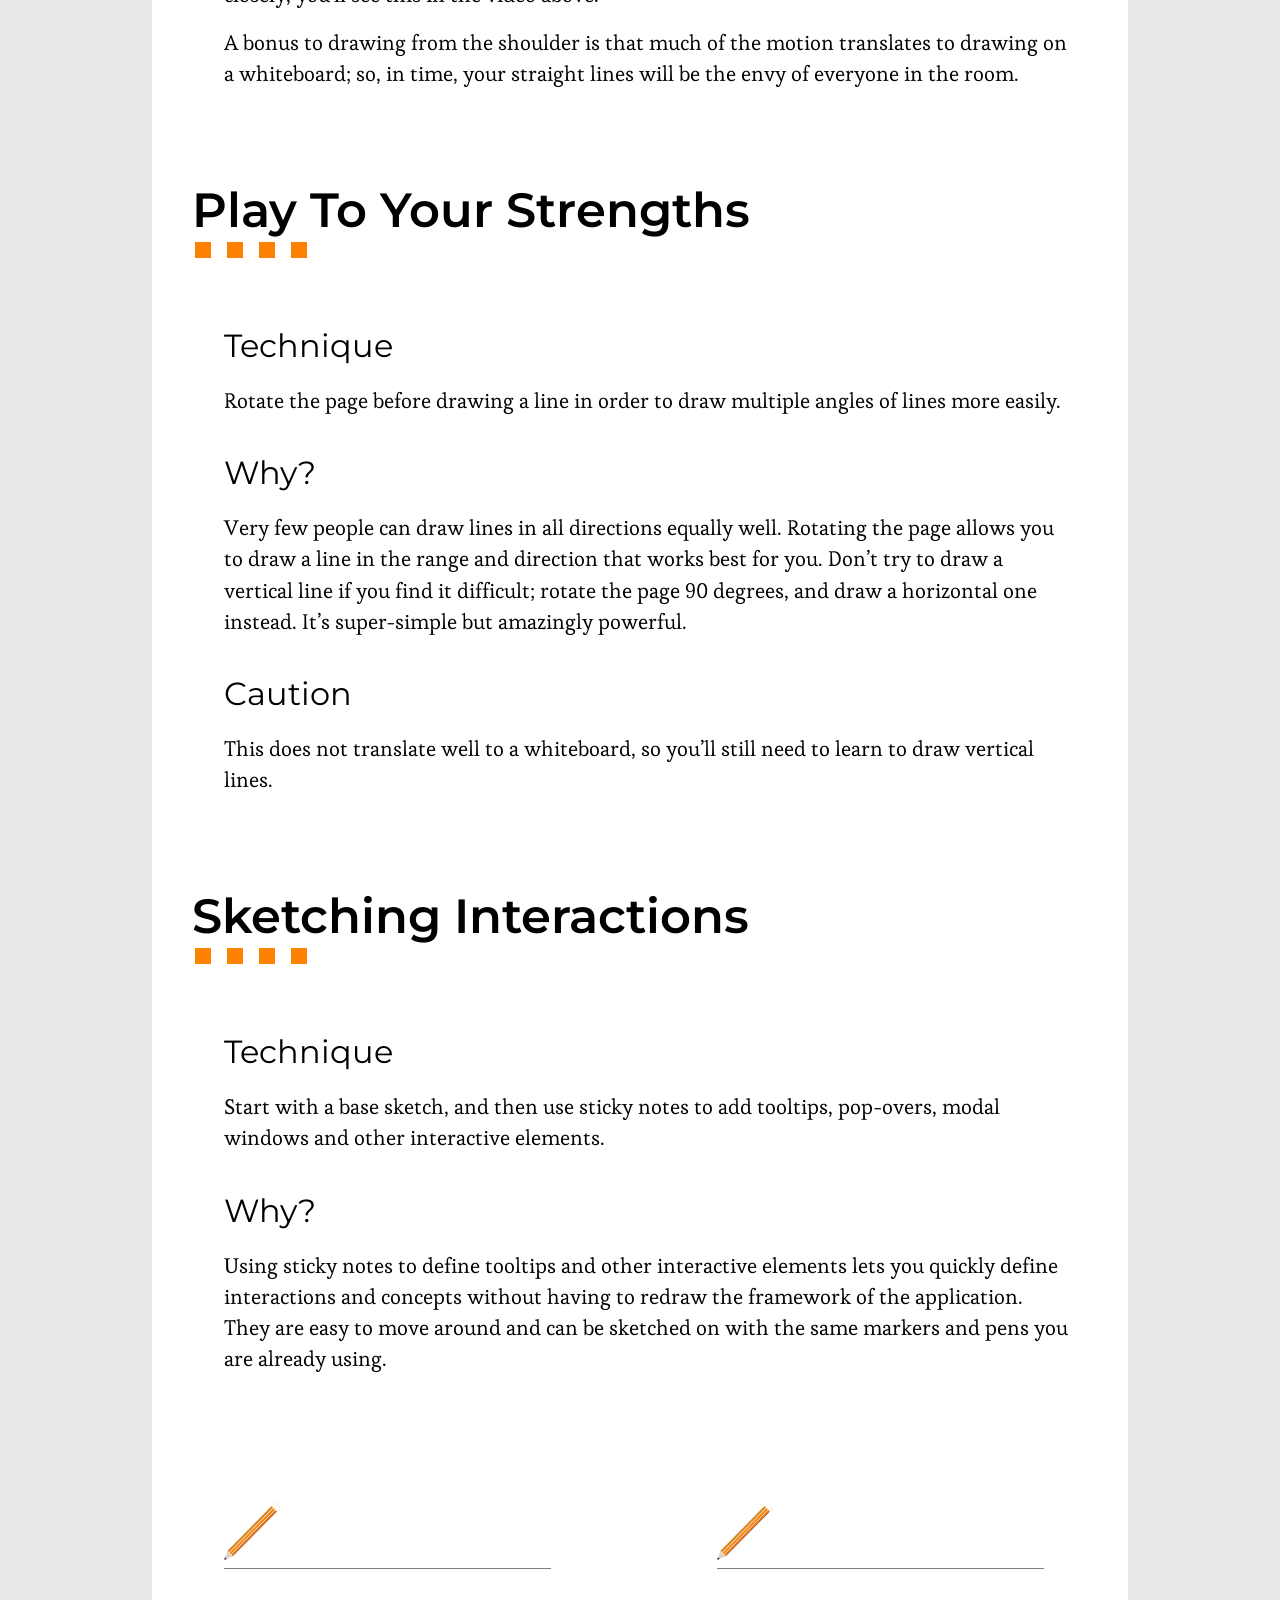
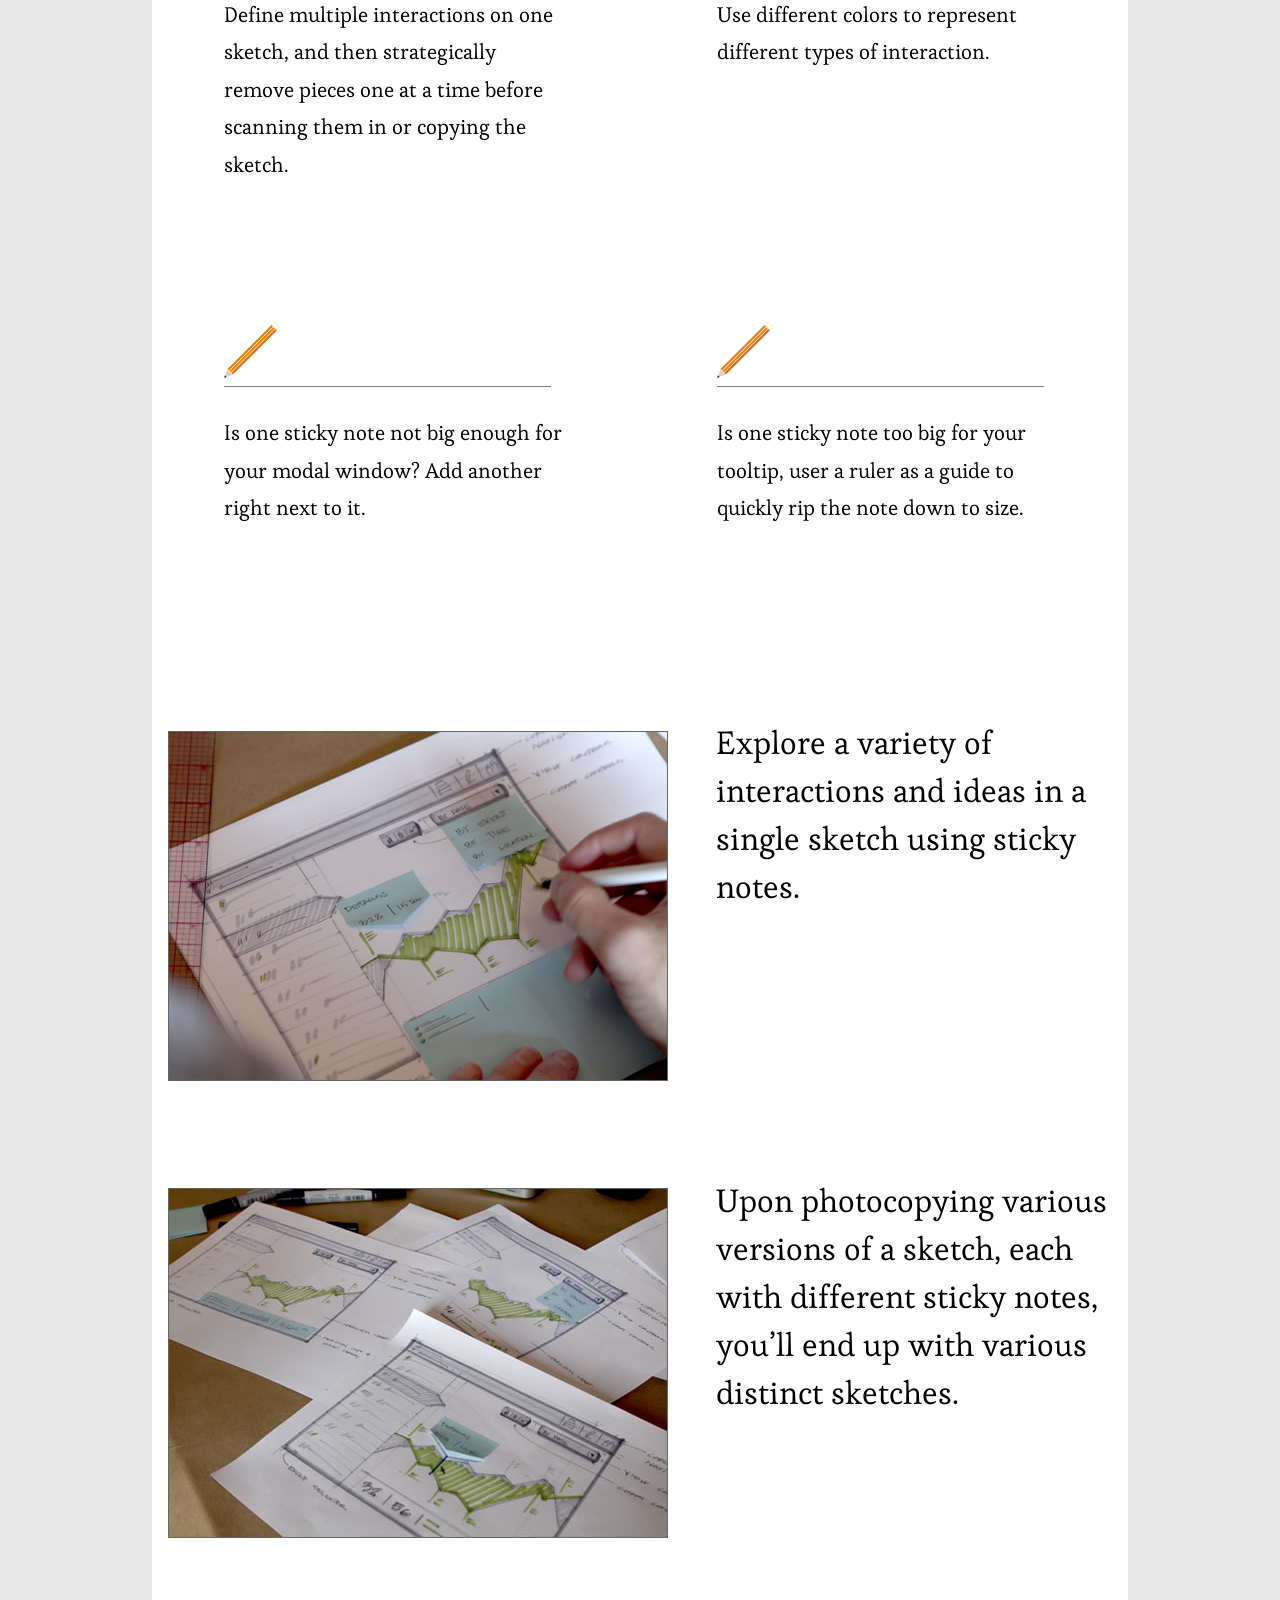
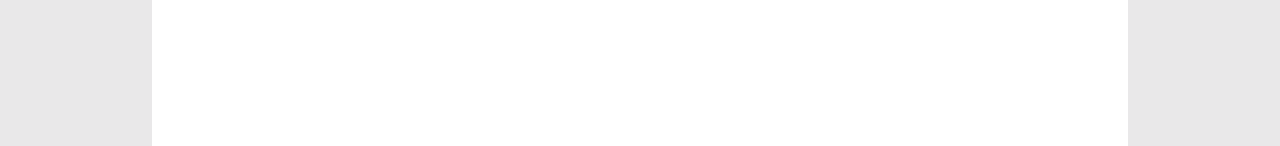
==== commit 3aa01d98: "wednesday pencil" ====
--- a/contrast-dwozny2/index.html
+++ b/contrast-dwozny2/index.html
@@ -93,12 +93,16 @@
         </p>
 
         <ul>
-          <li>Sketching is an expression of thinking and problem-solving.</li>
-          <li>
+          <li>
+              <img src="img/pencil.svg" alt="pencil">
+              Sketching is an expression of thinking and problem-solving.</li>
+          <li>
+              <img src="img/pencil.svg" alt="pencil">
             It’s a form of visual communication, and, as in all languages, some
             ways of communicating are clearer than others.
           </li>
           <li>
+              <img src="img/pencil.svg" alt="pencil">
             Sketching is a skill: the more you do it, the better you’ll get at
             it.
           </li>
@@ -283,18 +287,22 @@
 
         <ul class="list-2">
           <li>
+            <img src="img/pencil.svg" alt="pencil">
             Define multiple interactions on one sketch, and then strategically
             remove pieces one at a time before scanning them in or copying the
             sketch.
           </li>
           <li>
+              <img src="img/pencil.svg" alt="pencil">
             Use different colors to represent different types of interaction.
           </li>
           <li>
+              <img src="img/pencil.svg" alt="pencil">
             Is one sticky note not big enough for your modal window? Add another
             right next to it.
           </li>
           <li>
+              <img src="img/pencil.svg" alt="pencil">
             Is one sticky note too big for your tooltip, user a ruler as a guide
             to quickly rip the note down to size.
           </li>
--- a/contrast-dwozny2/css/style.css
+++ b/contrast-dwozny2/css/style.css
@@ -71,7 +71,7 @@
 /* fill with color or make border diffrent color for contrast */
 li {
   /* border: solid black 1px; */
-  padding:  0rem 1rem 1rem 1rem;
+  padding:  0rem 1rem 1rem 0rem;
   width: 25%;
   line-height: 1.8;
 }
@@ -79,11 +79,19 @@
 .list-2{
   flex-wrap: wrap;
   align-content: space-between;
-  height: 30rem;
+  height: 40rem;
 }
 
 .list-2 li{
   width: 40%;
+}
+
+li img{
+  width: 3.5rem;
+  padding-right: 80%;
+  border-bottom: grey solid 1px;
+  padding-bottom: .5rem;
+  margin-bottom: 1rem;
 }
 
 .dots {
@@ -111,10 +119,10 @@
   margin: 0;
 }
 
-ul li {
+/* ul li {
   background: white;
   border-left: solid #abddf1 5px;
-}
+} */
 
 img {
   width: 100%;
@@ -123,7 +131,6 @@
 .pic1 {
   width: 40rem;
   margin: 0 auto;
-  padding: 5rem 0rem;
   color: white;
   font-size: 1rem;
 }
